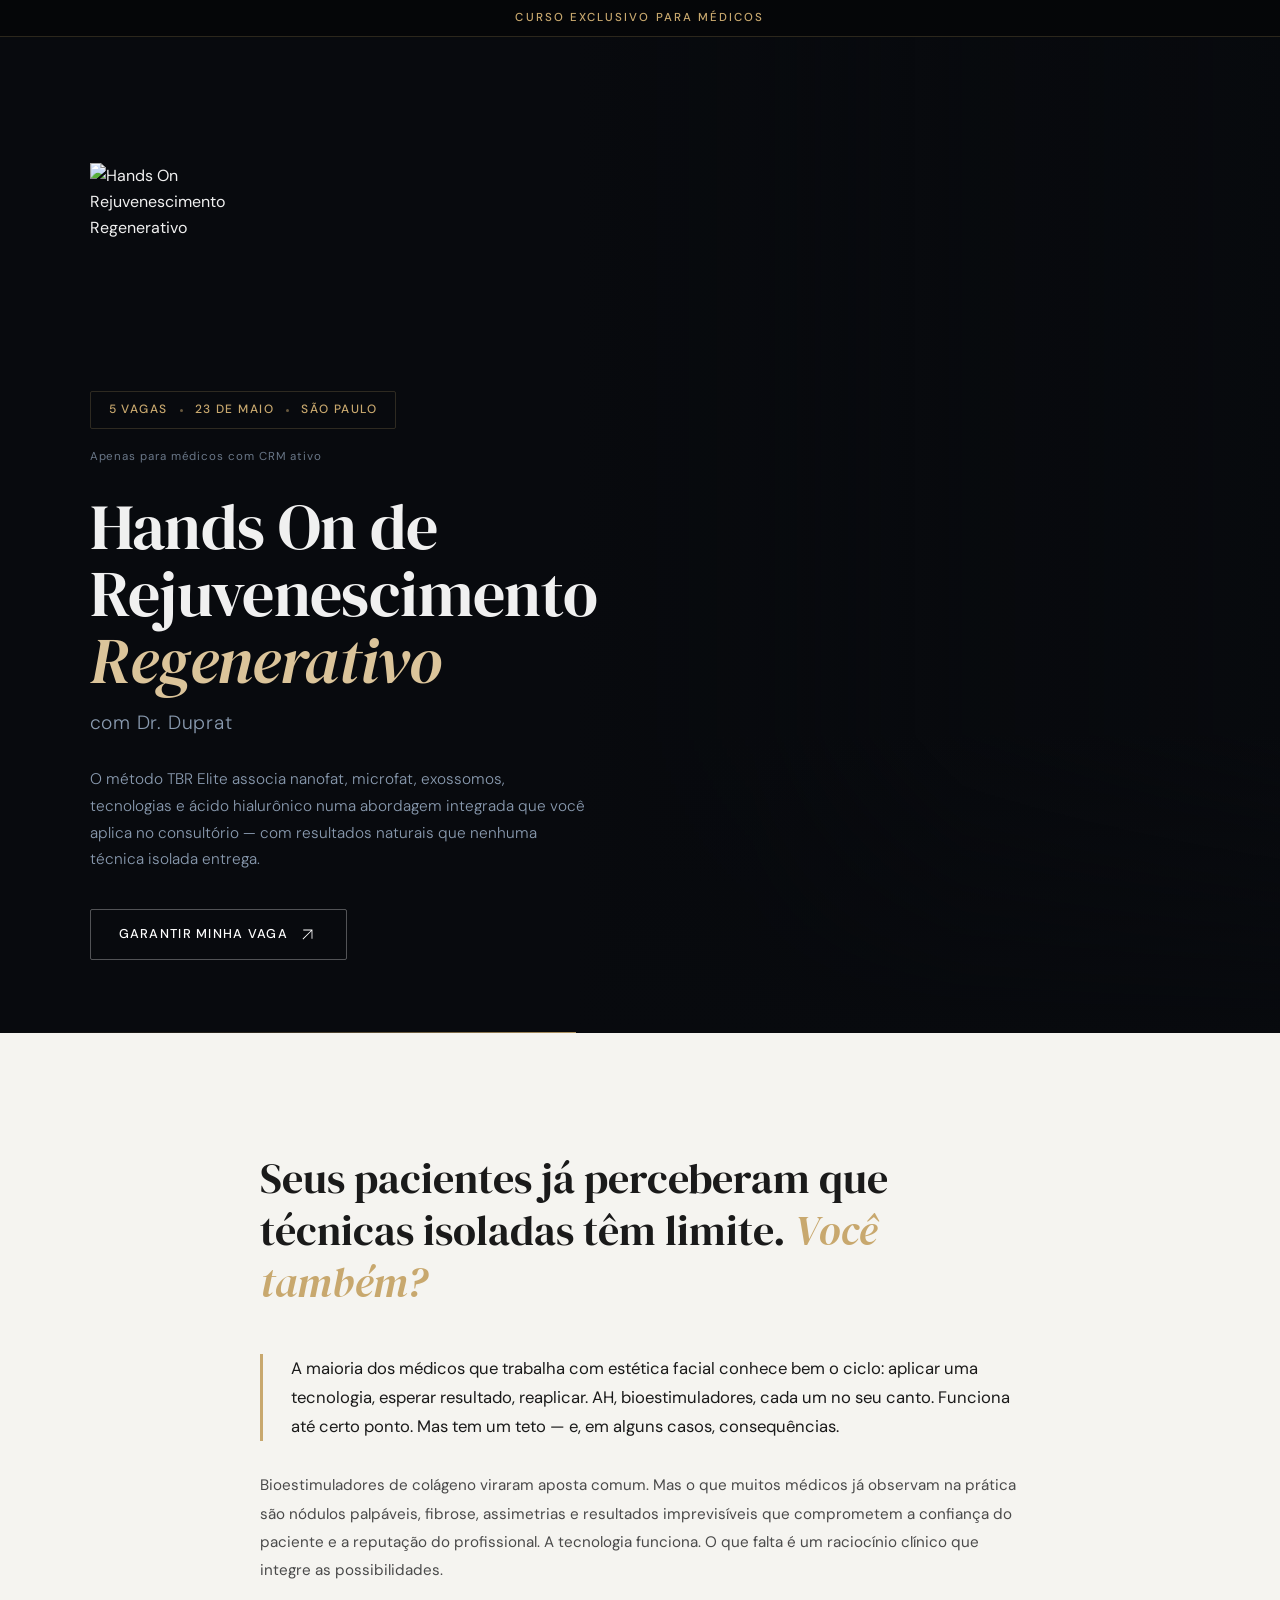
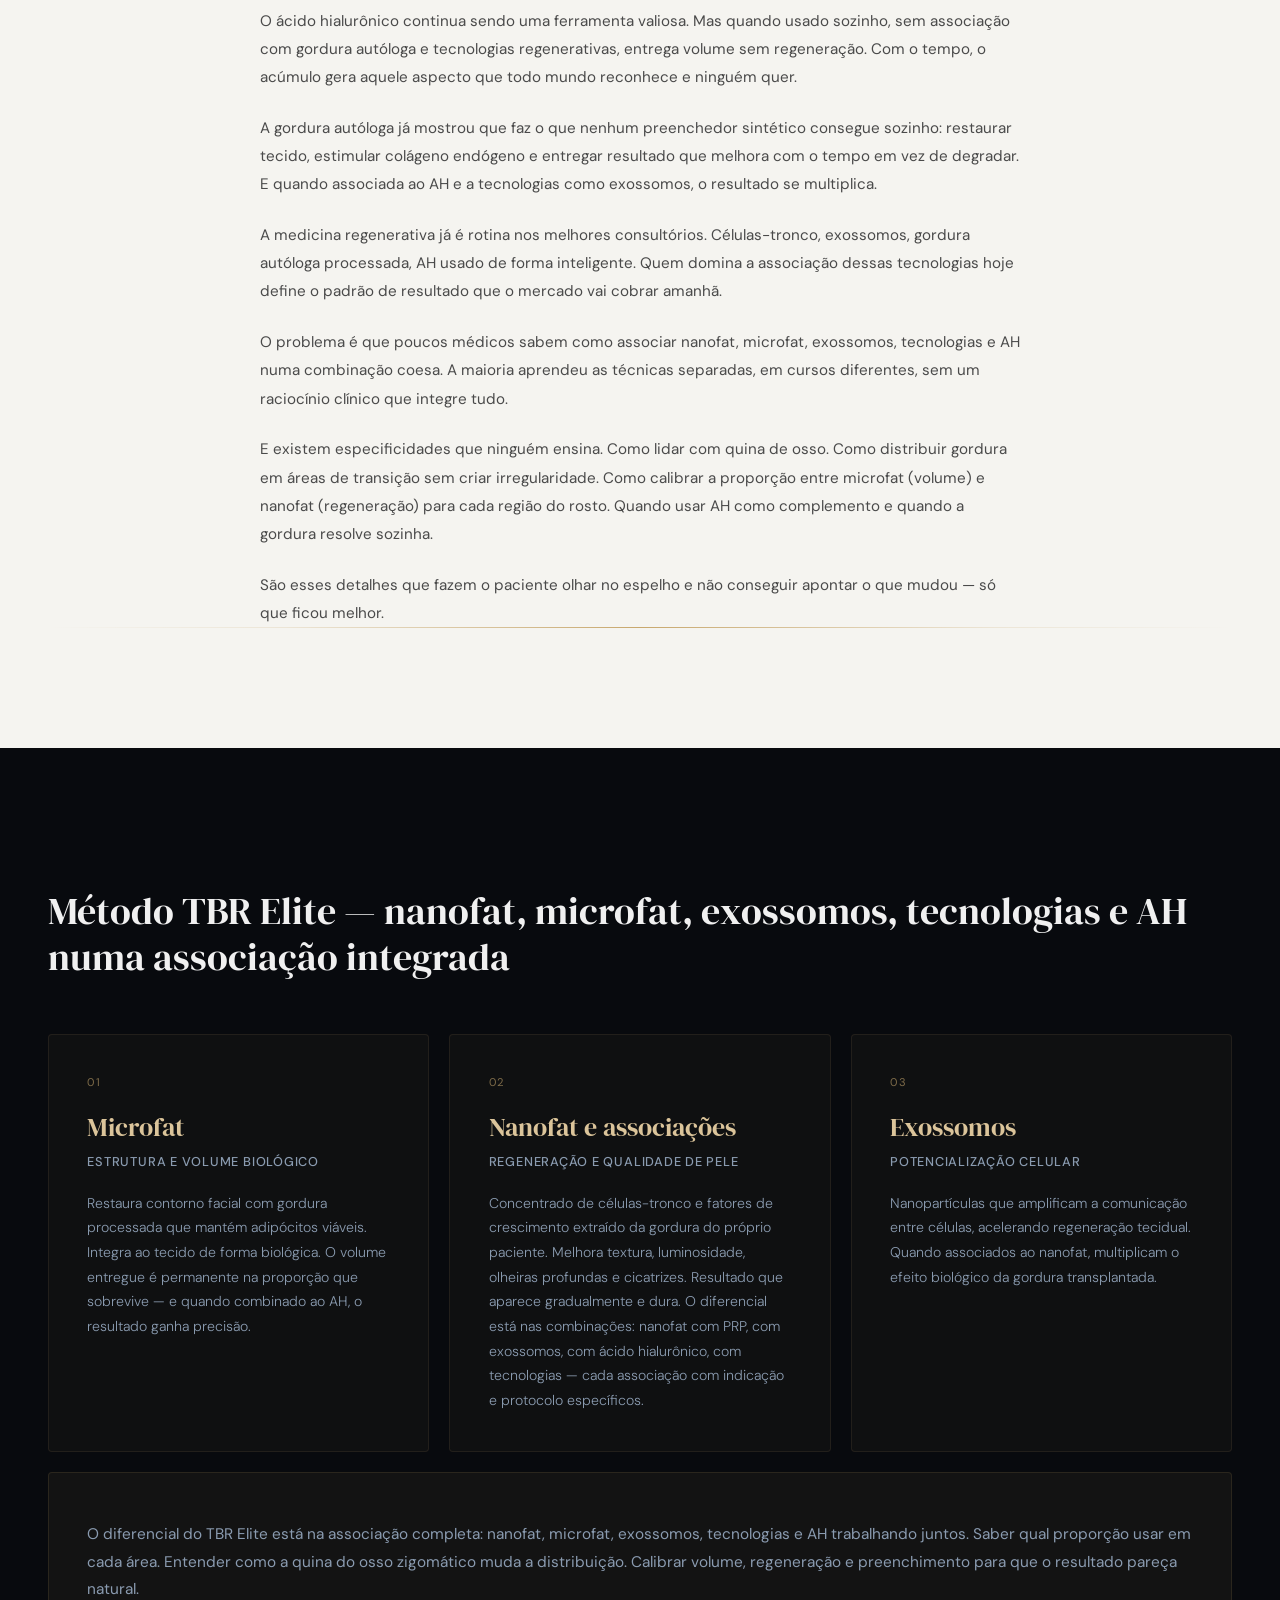
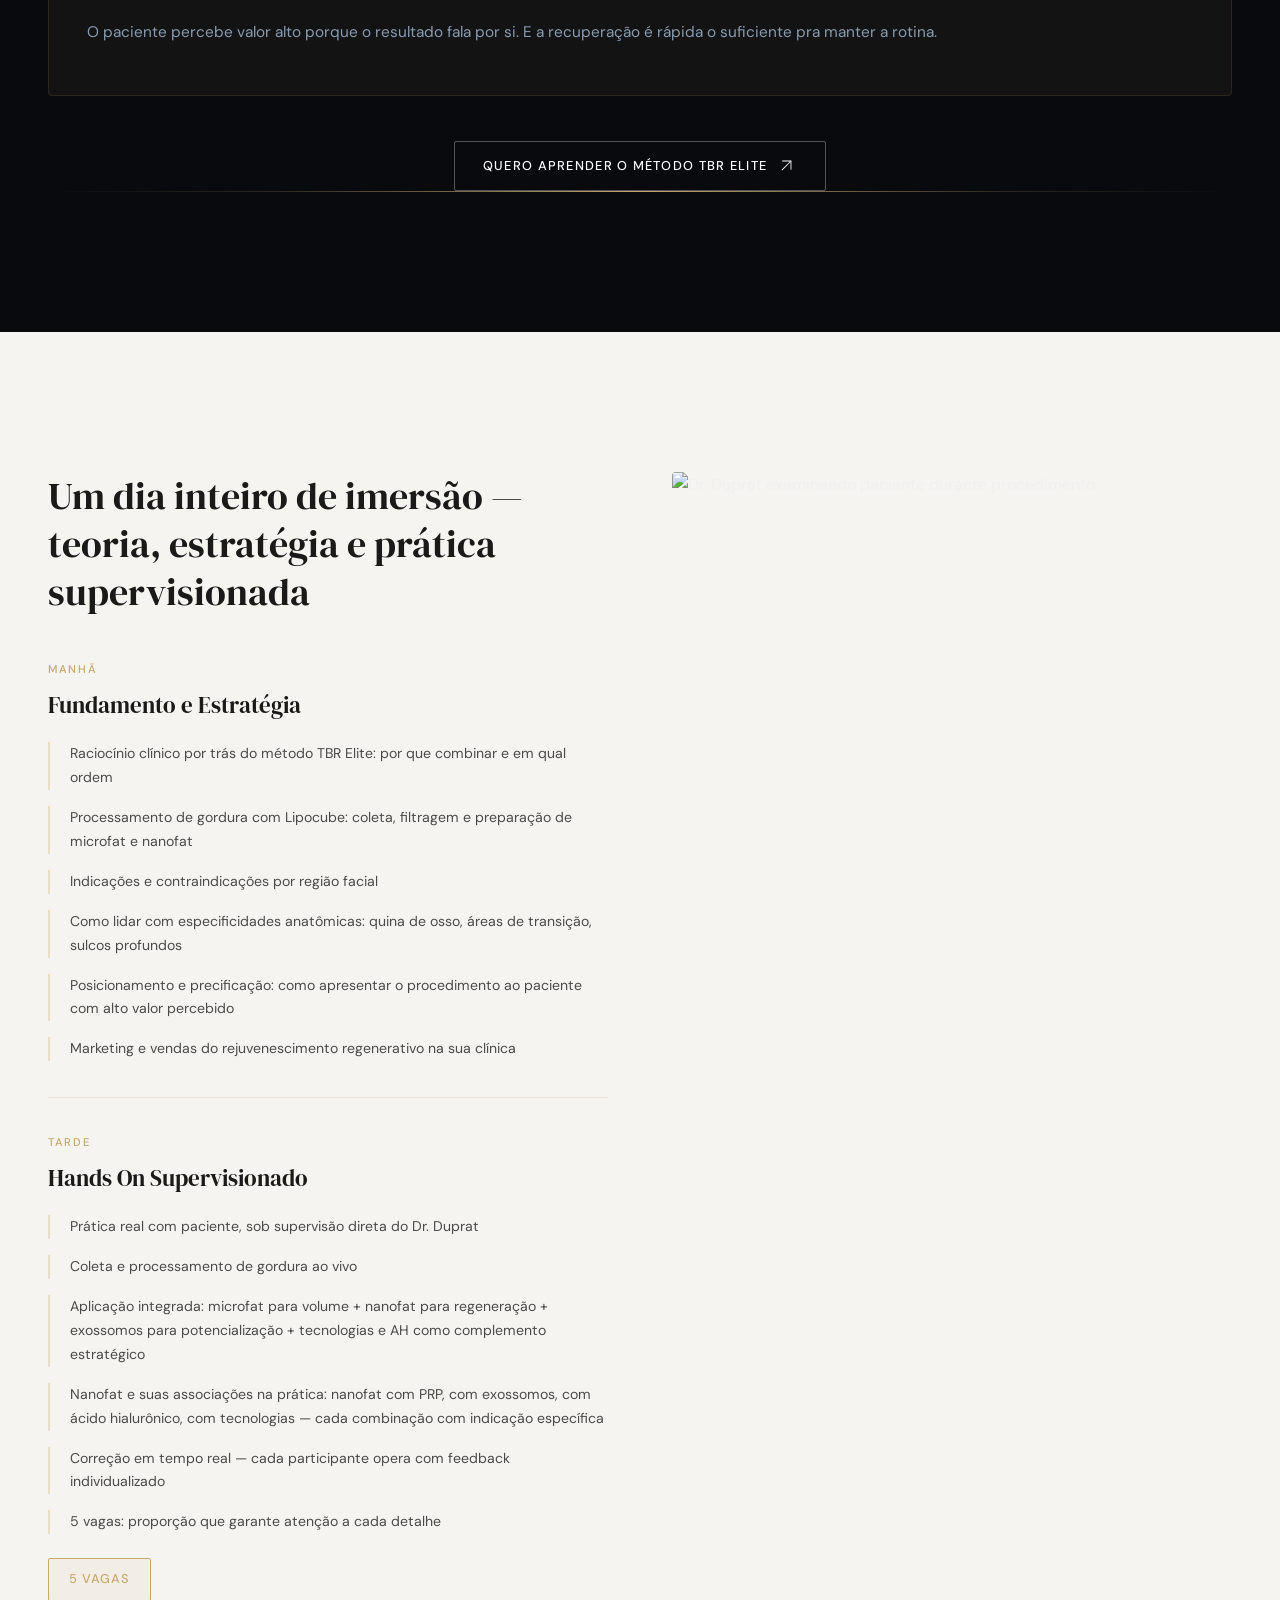
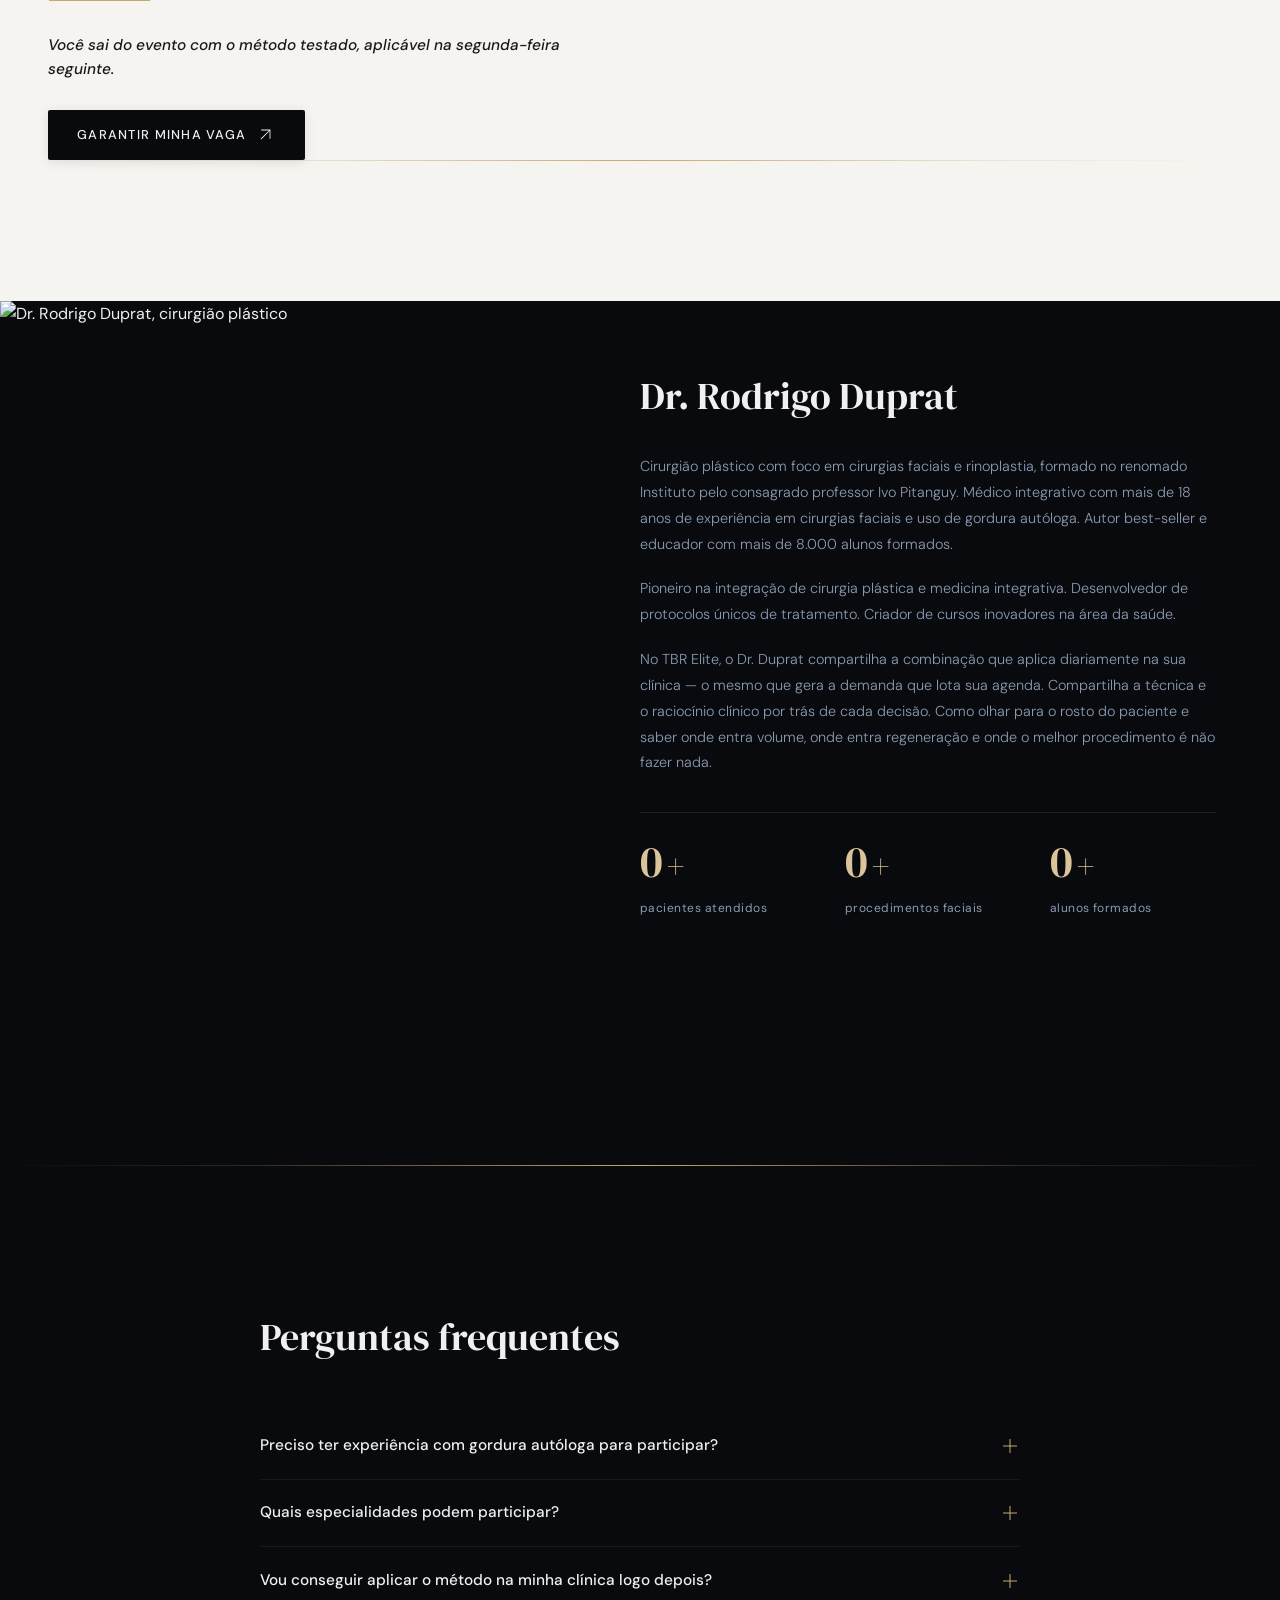
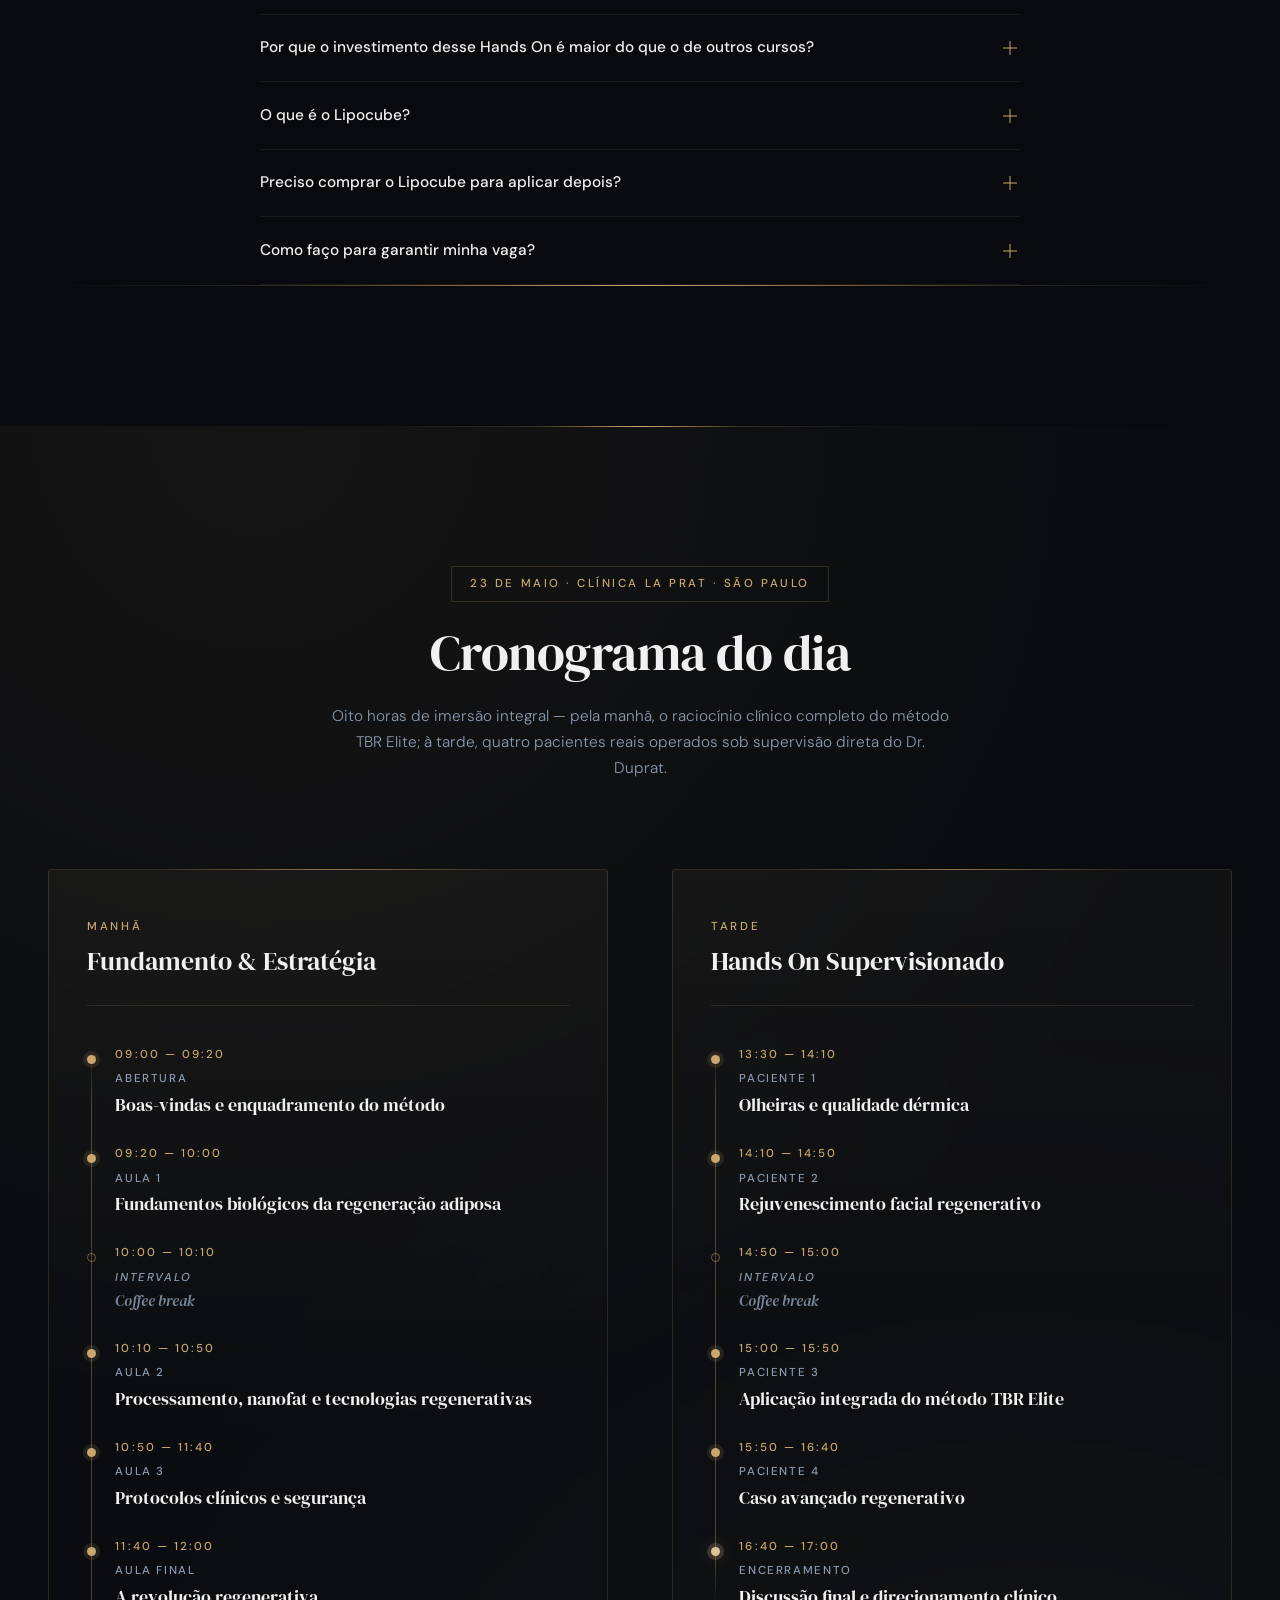
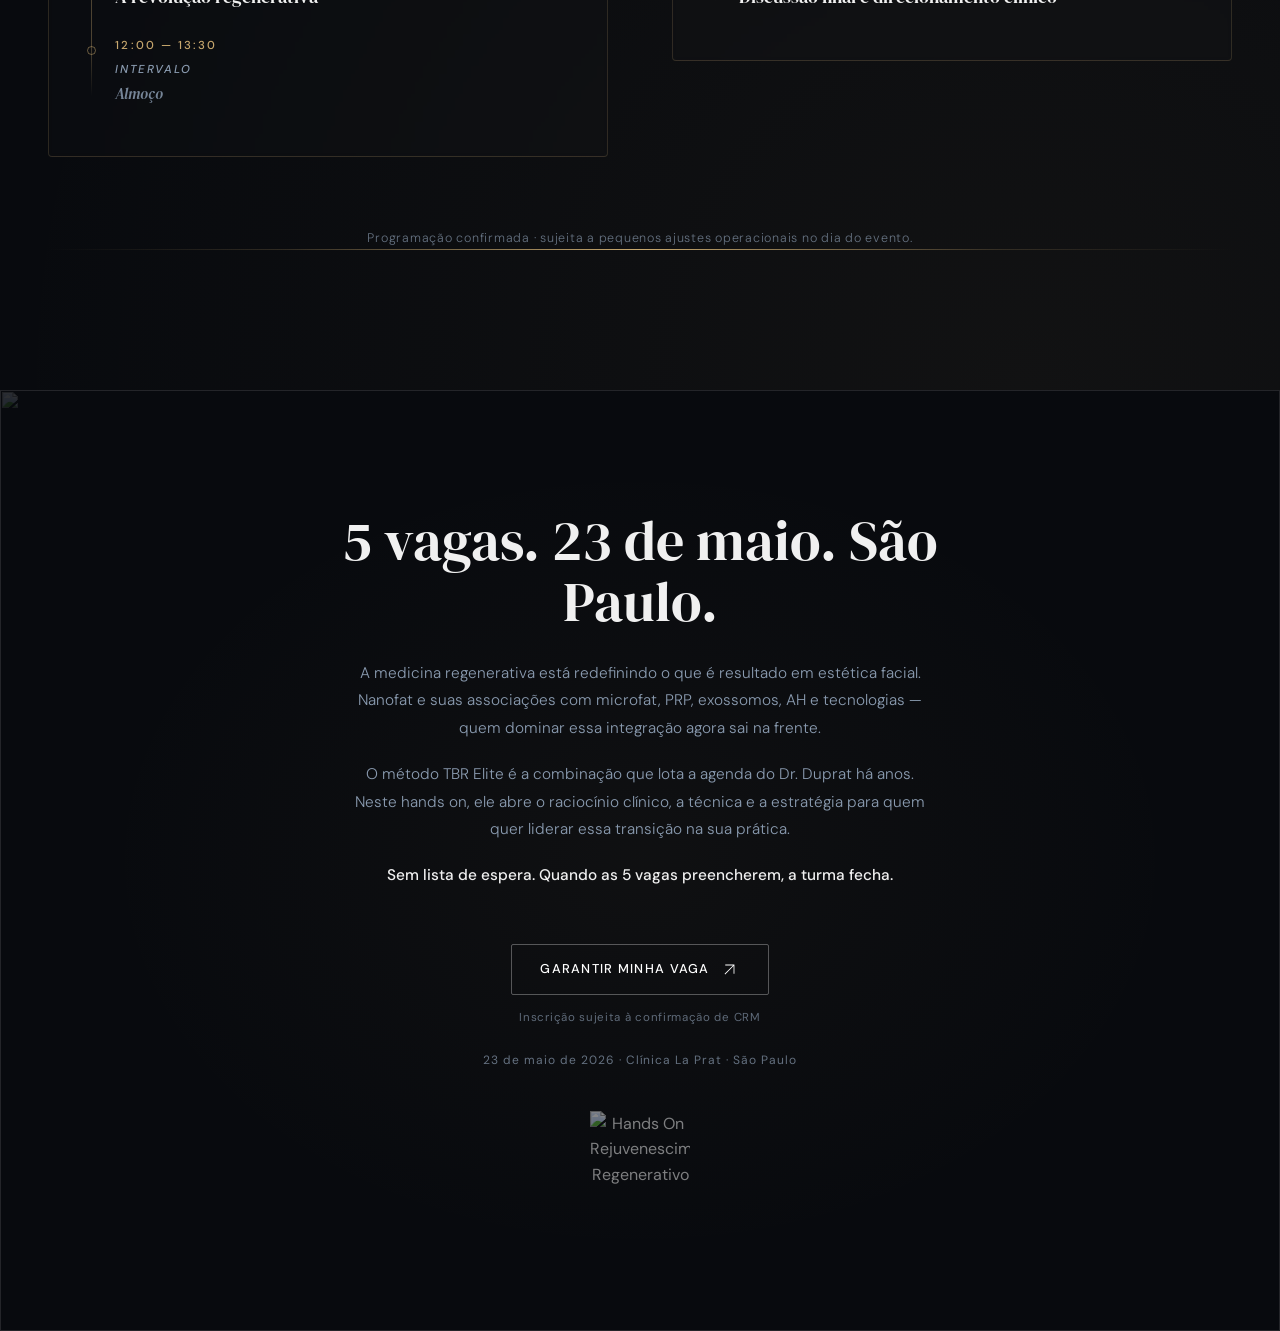
==== index.html @ 42009320 "LP Hands On Dr. Duprat — adiciona seção Cronograma acima do CTA final (v1 e v2) - Timeline vertical " ====
<!DOCTYPE html>
<html lang="pt-BR">
<head>
  <meta charset="UTF-8">
  <meta name="viewport" content="width=device-width, initial-scale=1.0">
  <title>Hands On Rejuvenescimento Regenerativo — Dr. Duprat</title>
  <meta name="description" content="Hands-on presencial com Dr. Duprat. Método TBR Elite: nanofat e suas associações com microfat, PRP, exossomos, AH e tecnologias. 5 vagas. 23 de maio. São Paulo.">
  <link rel="preconnect" href="https://fonts.googleapis.com">
  <link rel="preconnect" href="https://fonts.gstatic.com" crossorigin>
  <link rel="dns-prefetch" href="//www.googletagmanager.com">
  <link rel="dns-prefetch" href="//connect.facebook.net">
  <link rel="preload" as="image" fetchpriority="high" href="/.netlify/images?url=/images/fotos/Rodrigo%20Duprat%20ESSENSES%202025%2015_.jpg&w=500&q=75" imagesrcset="/.netlify/images?url=/images/fotos/Rodrigo%20Duprat%20ESSENSES%202025%2015_.jpg&w=500&q=75 500w, /.netlify/images?url=/images/fotos/Rodrigo%20Duprat%20ESSENSES%202025%2015_.jpg&w=1000&q=75 1000w" imagesizes="(max-width: 768px) 100vw, 55vw">
  <link href="https://fonts.googleapis.com/css2?family=DM+Sans:ital,opsz,wght@0,9..40,300;0,9..40,400;0,9..40,500;1,9..40,300;1,9..40,400&family=DM+Serif+Display:ital@0;1&display=swap" rel="stylesheet">
  <link href="/vendor/aos/aos.css?v=1" rel="stylesheet">
  <link rel="stylesheet" href="style.css?v=11">
  <!-- Google Tag Manager (deferred via interaction/scroll trigger) -->
  <script>
    (function(){
      var loaded=false;
      function loadGTM(){
        if(loaded)return; loaded=true;
        (function(w,d,s,l,i){w[l]=w[l]||[];w[l].push({'gtm.start':
        new Date().getTime(),event:'gtm.js'});var f=d.getElementsByTagName(s)[0],
        j=d.createElement(s),dl=l!='dataLayer'?'&l='+l:'';j.async=true;j.src=
        'https://www.googletagmanager.com/gtm.js?id='+i+dl;f.parentNode.insertBefore(j,f);
        })(window,document,'script','dataLayer','GTM-PQVGVSZ');
      }
      var evts=['scroll','mousemove','touchstart','keydown','click'];
      var opts={once:true,passive:true,capture:true};
      evts.forEach(function(e){document.addEventListener(e,loadGTM,opts);});
      setTimeout(loadGTM,25000);
    })();
  </script>
  <!-- End Google Tag Manager -->
</head>
<body>
  <!-- Google Tag Manager (noscript) -->
  <noscript><iframe src="https://www.googletagmanager.com/ns.html?id=GTM-PQVGVSZ"
  height="0" width="0" style="display:none;visibility:hidden"></iframe></noscript>
  <!-- End Google Tag Manager (noscript) -->

  <div class="aviso-medicos" role="note">Curso exclusivo para Médicos</div>

  <main>

    <!-- ============ SEÇÃO 1: HERO ============ -->
    <section class="hero" id="hero">
      <div class="hero__bg">
        <img src="/.netlify/images?url=/images/fotos/Rodrigo%20Duprat%20ESSENSES%202025%2015_.jpg&w=1000&q=75" srcset="/.netlify/images?url=/images/fotos/Rodrigo%20Duprat%20ESSENSES%202025%2015_.jpg&w=500&q=75 500w, /.netlify/images?url=/images/fotos/Rodrigo%20Duprat%20ESSENSES%202025%2015_.jpg&w=1000&q=75 1000w" sizes="(max-width: 768px) 100vw, 55vw" alt="" aria-hidden="true" width="800" height="1200" loading="eager" fetchpriority="high">
      </div>

      <div class="hero__inner">
        <div class="hero__content">
          <div class="hero__logo">
            <img src="/.netlify/images?url=/images/logo_handson/1.png&w=280&q=85" alt="Hands On Rejuvenescimento Regenerativo" width="180" height="180" loading="eager" fetchpriority="high">
          </div>

          <div class="hero__badge">
            <span>5 vagas</span>
            <span class="hero__badge-sep"></span>
            <span>23 de maio</span>
            <span class="hero__badge-sep"></span>
            <span>São Paulo</span>
          </div>

          <p class="hero__exclusividade">Apenas para médicos com CRM ativo</p>

          <h1 class="hero__headline">
            Hands On de<br>
            Rejuvenescimento<br>
            <em>Regenerativo</em>
          </h1>

          <p class="hero__author">com Dr. Duprat</p>

          <p class="hero__sub">
            O método TBR Elite associa nanofat, microfat, exossomos, tecnologias e ácido hialurônico numa abordagem integrada que você aplica no consultório — com resultados naturais que nenhuma técnica isolada entrega.
          </p>

          <a href="https://api.whatsapp.com/send/?phone=5527992543518&text=Oi%2C%20estou%20muito%20interessado%20no%20Hands%20On%20do%20Dr%20Duprat%2C%20gostaria%20de%20saber%20mais&type=phone_number&app_absent=0" target="_blank" rel="noopener" class="btn btn--outline" aria-label="Falar com a equipe no WhatsApp">
            <span>GARANTIR MINHA VAGA</span>
            <svg width="20" height="20" viewBox="0 0 24 24" fill="none" aria-hidden="true">
              <path d="M6.19 17.29L16.29 7.21V16.5H17.29V5.5H6.29V6.5H15.58L5.5 16.6L6.19 17.29Z" fill="currentColor"/>
            </svg>
          </a>
        </div>
      </div>

      <div class="section-divider"></div>
    </section>

    <!-- ============ SEÇÃO 2: PROBLEMA-OPORTUNIDADE ============ -->
    <section class="problema" id="problema">
      <div class="problema__container">

        <h2 class="problema__headline" data-aos="fade-up">
          Seus pacientes já perceberam que técnicas isoladas têm limite. <em>Você também?</em>
        </h2>

        <div class="problema__body" data-aos="fade-up" data-aos-delay="100">
          <div class="problema__lead">
            <p>A maioria dos médicos que trabalha com estética facial conhece bem o ciclo: aplicar uma tecnologia, esperar resultado, reaplicar. AH, bioestimuladores, cada um no seu canto. Funciona até certo ponto. Mas tem um teto — e, em alguns casos, consequências.</p>
          </div>

          <p>Bioestimuladores de colágeno viraram aposta comum. Mas o que muitos médicos já observam na prática são nódulos palpáveis, fibrose, assimetrias e resultados imprevisíveis que comprometem a confiança do paciente e a reputação do profissional. A tecnologia funciona. O que falta é um raciocínio clínico que integre as possibilidades.</p>

          <p>O ácido hialurônico continua sendo uma ferramenta valiosa. Mas quando usado sozinho, sem associação com gordura autóloga e tecnologias regenerativas, entrega volume sem regeneração. Com o tempo, o acúmulo gera aquele aspecto que todo mundo reconhece e ninguém quer.</p>

          <p>A gordura autóloga já mostrou que faz o que nenhum preenchedor sintético consegue sozinho: restaurar tecido, estimular colágeno endógeno e entregar resultado que melhora com o tempo em vez de degradar. E quando associada ao AH e a tecnologias como exossomos, o resultado se multiplica.</p>

          <p>A medicina regenerativa já é rotina nos melhores consultórios. Células-tronco, exossomos, gordura autóloga processada, AH usado de forma inteligente. Quem domina a associação dessas tecnologias hoje define o padrão de resultado que o mercado vai cobrar amanhã.</p>

          <p>O problema é que poucos médicos sabem como associar nanofat, microfat, exossomos, tecnologias e AH numa combinação coesa. A maioria aprendeu as técnicas separadas, em cursos diferentes, sem um raciocínio clínico que integre tudo.</p>

          <p>E existem especificidades que ninguém ensina. Como lidar com quina de osso. Como distribuir gordura em áreas de transição sem criar irregularidade. Como calibrar a proporção entre microfat (volume) e nanofat (regeneração) para cada região do rosto. Quando usar AH como complemento e quando a gordura resolve sozinha.</p>

          <p>São esses detalhes que fazem o paciente olhar no espelho e não conseguir apontar o que mudou — só que ficou melhor.</p>
        </div>

      </div>
      <div class="section-divider"></div>
    </section>

    <!-- ============ SEÇÃO 3: MÉTODO TBR ELITE ============ -->
    <section class="metodo" id="metodo">
      <div class="metodo__container">

        <h2 class="metodo__headline" data-aos="fade-up">
          Método TBR Elite — nanofat, microfat, exossomos, tecnologias e AH numa associação integrada
        </h2>

        <div class="metodo__grid">

          <article class="metodo__card" data-aos="fade-up">
            <span class="metodo__card-num">01</span>
            <h3 class="metodo__card-title">Microfat</h3>
            <p class="metodo__card-subtitle">Estrutura e volume biológico</p>
            <p class="metodo__card-text">Restaura contorno facial com gordura processada que mantém adipócitos viáveis. Integra ao tecido de forma biológica. O volume entregue é permanente na proporção que sobrevive — e quando combinado ao AH, o resultado ganha precisão.</p>
          </article>

          <article class="metodo__card" data-aos="fade-up" data-aos-delay="150">
            <span class="metodo__card-num">02</span>
            <h3 class="metodo__card-title">Nanofat e associações</h3>
            <p class="metodo__card-subtitle">Regeneração e qualidade de pele</p>
            <p class="metodo__card-text">Concentrado de células-tronco e fatores de crescimento extraído da gordura do próprio paciente. Melhora textura, luminosidade, olheiras profundas e cicatrizes. Resultado que aparece gradualmente e dura. O diferencial está nas combinações: nanofat com PRP, com exossomos, com ácido hialurônico, com tecnologias — cada associação com indicação e protocolo específicos.</p>
          </article>

          <article class="metodo__card" data-aos="fade-up" data-aos-delay="300">
            <span class="metodo__card-num">03</span>
            <h3 class="metodo__card-title">Exossomos</h3>
            <p class="metodo__card-subtitle">Potencialização celular</p>
            <p class="metodo__card-text">Nanopartículas que amplificam a comunicação entre células, acelerando regeneração tecidual. Quando associados ao nanofat, multiplicam o efeito biológico da gordura transplantada.</p>
          </article>

          <div class="metodo__integracao" data-aos="fade-up" data-aos-delay="200">
            <p>O diferencial do TBR Elite está na associação completa: nanofat, microfat, exossomos, tecnologias e AH trabalhando juntos. Saber qual proporção usar em cada área. Entender como a quina do osso zigomático muda a distribuição. Calibrar volume, regeneração e preenchimento para que o resultado pareça natural.</p>
            <p>O paciente percebe valor alto porque o resultado fala por si. E a recuperação é rápida o suficiente pra manter a rotina.</p>
          </div>

        </div>

        <div class="metodo__cta-wrap" data-aos="fade-up" data-aos-delay="100">
          <a href="https://api.whatsapp.com/send/?phone=5527992543518&text=Oi%2C%20estou%20muito%20interessado%20no%20Hands%20On%20do%20Dr%20Duprat%2C%20gostaria%20de%20saber%20mais&type=phone_number&app_absent=0" target="_blank" rel="noopener" class="btn btn--outline" aria-label="Falar com a equipe no WhatsApp">
            <span>QUERO APRENDER O MÉTODO TBR ELITE</span>
            <svg width="20" height="20" viewBox="0 0 24 24" fill="none" aria-hidden="true">
              <path d="M6.19 17.29L16.29 7.21V16.5H17.29V5.5H6.29V6.5H15.58L5.5 16.6L6.19 17.29Z" fill="currentColor"/>
            </svg>
          </a>
        </div>

      </div>
      <div class="section-divider"></div>
    </section>

    <!-- ============ SEÇÃO 4: O QUE VOCÊ VAI DOMINAR ============ -->
    <section class="agenda" id="agenda">
      <div class="agenda__container">
        <div class="agenda__content">

          <h2 class="agenda__headline" data-aos="fade-up">
            Um dia inteiro de imersão — teoria, estratégia e prática supervisionada
          </h2>

          <!-- Manhã -->
          <div class="agenda__bloco" data-aos="fade-up" data-aos-delay="100">
            <span class="agenda__label">MANHÃ</span>
            <h3 class="agenda__bloco-title">Fundamento e Estratégia</h3>
            <ul class="agenda__lista">
              <li>Raciocínio clínico por trás do método TBR Elite: por que combinar e em qual ordem</li>
              <li>Processamento de gordura com Lipocube: coleta, filtragem e preparação de microfat e nanofat</li>
              <li>Indicações e contraindicações por região facial</li>
              <li>Como lidar com especificidades anatômicas: quina de osso, áreas de transição, sulcos profundos</li>
              <li>Posicionamento e precificação: como apresentar o procedimento ao paciente com alto valor percebido</li>
              <li>Marketing e vendas do rejuvenescimento regenerativo na sua clínica</li>
            </ul>
          </div>

          <hr class="agenda__separador">

          <!-- Tarde -->
          <div class="agenda__bloco" data-aos="fade-up">
            <span class="agenda__label">TARDE</span>
            <h3 class="agenda__bloco-title">Hands On Supervisionado</h3>
            <ul class="agenda__lista">
              <li>Prática real com paciente, sob supervisão direta do Dr. Duprat</li>
              <li>Coleta e processamento de gordura ao vivo</li>
              <li>Aplicação integrada: microfat para volume + nanofat para regeneração + exossomos para potencialização + tecnologias e AH como complemento estratégico</li>
              <li>Nanofat e suas associações na prática: nanofat com PRP, com exossomos, com ácido hialurônico, com tecnologias — cada combinação com indicação específica</li>
              <li>Correção em tempo real — cada participante opera com feedback individualizado</li>
              <li>5 vagas: proporção que garante atenção a cada detalhe</li>
            </ul>
            <div class="agenda__badge-turma">5 vagas</div>
          </div>

          <p class="agenda__fechamento" data-aos="fade-up">Você sai do evento com o método testado, aplicável na segunda-feira seguinte.</p>

          <div data-aos="fade-up">
            <a href="https://api.whatsapp.com/send/?phone=5527992543518&text=Oi%2C%20estou%20muito%20interessado%20no%20Hands%20On%20do%20Dr%20Duprat%2C%20gostaria%20de%20saber%20mais&type=phone_number&app_absent=0" target="_blank" rel="noopener" class="btn btn--outline btn--dark" aria-label="Falar com a equipe no WhatsApp">
              <span>GARANTIR MINHA VAGA</span>
              <svg width="20" height="20" viewBox="0 0 24 24" fill="none" aria-hidden="true">
                <path d="M6.19 17.29L16.29 7.21V16.5H17.29V5.5H6.29V6.5H15.58L5.5 16.6L6.19 17.29Z" fill="currentColor"/>
              </svg>
            </a>
          </div>

        </div>

        <div class="agenda__image" data-aos="fade-up" data-aos-delay="200">
          <img src="/.netlify/images?url=/images/fotos/Rodrigo%20Duprat%20ESSENSES%202025%2022_.jpg&w=800&q=80" alt="Dr. Duprat examinando paciente durante procedimento" width="600" height="900" loading="lazy">
        </div>
      </div>
      <div class="section-divider"></div>
    </section>

    <!-- ============ SEÇÃO 5: QUEM É O DR. DUPRAT ============ -->
    <section class="autoridade" id="autoridade">
      <div class="autoridade__grid">

        <div class="autoridade__foto">
          <img src="/.netlify/images?url=/images/fotos/Rodrigo%20Duprat%20ESSENSES%202025%2012_.jpg&w=1000&q=80" alt="Dr. Rodrigo Duprat, cirurgião plástico" width="683" height="1024" loading="lazy">
        </div>

        <div class="autoridade__bio">
          <h2 class="autoridade__headline" data-aos="fade-up">Dr. Rodrigo Duprat</h2>

          <div class="autoridade__texto" data-aos="fade-up" data-aos-delay="100">
            <p>Cirurgião plástico com foco em cirurgias faciais e rinoplastia, formado no renomado Instituto pelo consagrado professor Ivo Pitanguy. Médico integrativo com mais de 18 anos de experiência em cirurgias faciais e uso de gordura autóloga. Autor best-seller e educador com mais de 8.000 alunos formados.</p>

            <p>Pioneiro na integração de cirurgia plástica e medicina integrativa. Desenvolvedor de protocolos únicos de tratamento. Criador de cursos inovadores na área da saúde.</p>

            <p>No TBR Elite, o Dr. Duprat compartilha a combinação que aplica diariamente na sua clínica — o mesmo que gera a demanda que lota sua agenda. Compartilha a técnica e o raciocínio clínico por trás de cada decisão. Como olhar para o rosto do paciente e saber onde entra volume, onde entra regeneração e onde o melhor procedimento é não fazer nada.</p>
          </div>

          <div class="autoridade__numeros" data-aos="fade-up" data-aos-delay="200">
            <div class="autoridade__num">
              <span class="autoridade__num-valor" data-target="10000">0</span>
              <span class="autoridade__num-plus">+</span>
              <span class="autoridade__num-label">pacientes atendidos</span>
            </div>
            <div class="autoridade__num">
              <span class="autoridade__num-valor" data-target="4500">0</span>
              <span class="autoridade__num-plus">+</span>
              <span class="autoridade__num-label">procedimentos faciais</span>
            </div>
            <div class="autoridade__num">
              <span class="autoridade__num-valor" data-target="8000">0</span>
              <span class="autoridade__num-plus">+</span>
              <span class="autoridade__num-label">alunos formados</span>
            </div>
          </div>
        </div>

      </div>
      <div class="section-divider"></div>
    </section>

    <!-- ============ SEÇÃO 6: FAQ ============ -->
    <section class="faq" id="faq">
      <div class="faq__container">

        <h2 class="faq__headline" data-aos="fade-up">Perguntas frequentes</h2>

        <div class="faq__lista">

          <div class="faq__item" data-aos="fade-up">
            <button class="faq__pergunta" aria-expanded="false" aria-controls="faq-1">
              <span>Preciso ter experiência com gordura autóloga para participar?</span>
              <span class="faq__icon" aria-hidden="true"></span>
            </button>
            <div class="faq__resposta" id="faq-1" role="region">
              <p>Não. O método TBR Elite foi desenhado para ser acessível tanto para quem nunca trabalhou com gordura facial quanto para quem já aplica e quer integrar as tecnologias numa abordagem mais completa. A teoria da manhã constrói a base. A prática da tarde consolida.</p>
            </div>
          </div>

          <div class="faq__item" data-aos="fade-up" data-aos-delay="60">
            <button class="faq__pergunta" aria-expanded="false" aria-controls="faq-2">
              <span>Quais especialidades podem participar?</span>
              <span class="faq__icon" aria-hidden="true"></span>
            </button>
            <div class="faq__resposta" id="faq-2" role="region">
              <p>O curso é exclusivo para médicos com CRM ativo. Cirurgiões plásticos, dermatologistas, otorrinolaringologistas, oftalmologistas e médicos que atuam em estética avançada.</p>
            </div>
          </div>

          <div class="faq__item" data-aos="fade-up" data-aos-delay="120">
            <button class="faq__pergunta" aria-expanded="false" aria-controls="faq-3">
              <span>Vou conseguir aplicar o método na minha clínica logo depois?</span>
              <span class="faq__icon" aria-hidden="true"></span>
            </button>
            <div class="faq__resposta" id="faq-3" role="region">
              <p>Esse é o objetivo. O TBR Elite foi construído para ser replicável em consultório. Você sai com o método documentado, as proporções por região e a sequência de aplicação testada na prática.</p>
            </div>
          </div>

          <div class="faq__item" data-aos="fade-up" data-aos-delay="180">
            <button class="faq__pergunta" aria-expanded="false" aria-controls="faq-4">
              <span>Por que o investimento desse Hands On é maior do que o de outros cursos?</span>
              <span class="faq__icon" aria-hidden="true"></span>
            </button>
            <div class="faq__resposta" id="faq-4" role="region">
              <p>A maioria dos cursos do mercado coloca 20 a 30 médicos numa sala. Aqui são 5. Cada participante opera com supervisão direta do Dr. Duprat, em paciente real, com material e tecnologias usados na clínica dele. O conteúdo cobre a associação completa — nanofat e suas combinações com microfat, PRP, exossomos, AH e tecnologias — além de posicionamento clínico e estratégia de vendas do procedimento. Um único procedimento regenerativo no seu consultório paga o investimento na primeira aplicação. Para entender se faz sentido para o seu momento, fale com a equipe pelo WhatsApp.</p>
            </div>
          </div>

          <div class="faq__item" data-aos="fade-up" data-aos-delay="240">
            <button class="faq__pergunta" aria-expanded="false" aria-controls="faq-5">
              <span>O que é o Lipocube?</span>
              <span class="faq__icon" aria-hidden="true"></span>
            </button>
            <div class="faq__resposta" id="faq-5" role="region">
              <p>Lipocube é o dispositivo de processamento de gordura utilizado no método. Permite filtrar e separar microfat e nanofat com precisão e padronização. Você vai aprender a operar o equipamento durante o hands on.</p>
            </div>
          </div>

          <div class="faq__item" data-aos="fade-up" data-aos-delay="300">
            <button class="faq__pergunta" aria-expanded="false" aria-controls="faq-6">
              <span>Preciso comprar o Lipocube para aplicar depois?</span>
              <span class="faq__icon" aria-hidden="true"></span>
            </button>
            <div class="faq__resposta" id="faq-6" role="region">
              <p>O Lipocube facilita e padroniza o processamento, mas o raciocínio clínico do TBR Elite se aplica independentemente do dispositivo. O Dr. Duprat ensina o método completo — incluindo como adaptar para sua realidade.</p>
            </div>
          </div>

          <div class="faq__item" data-aos="fade-up" data-aos-delay="360">
            <button class="faq__pergunta" aria-expanded="false" aria-controls="faq-7">
              <span>Como faço para garantir minha vaga?</span>
              <span class="faq__icon" aria-hidden="true"></span>
            </button>
            <div class="faq__resposta" id="faq-7" role="region">
              <p>Fale com a equipe pelo WhatsApp. São apenas 5 vagas e não haverá lista de espera.</p>
            </div>
          </div>

        </div>
      </div>
      <div class="section-divider"></div>
    </section>

    <!-- ============ SEÇÃO 7: CRONOGRAMA ============ -->
    <section class="cronograma" id="cronograma">
      <div class="cronograma__container">
        <div class="cronograma__header" data-aos="fade-up">
          <span class="cronograma__eyebrow">23 de maio · Clínica La Prat · São Paulo</span>
          <h2 class="cronograma__headline">Cronograma do dia</h2>
          <p class="cronograma__sub">Oito horas de imersão integral — pela manhã, o raciocínio clínico completo do método TBR Elite; à tarde, quatro pacientes reais operados sob supervisão direta do Dr. Duprat.</p>
        </div>

        <div class="cronograma__grid">

          <div class="cronograma__coluna" data-aos="fade-up" data-aos-delay="100">
            <div class="cronograma__coluna-header">
              <span class="cronograma__coluna-label">Manhã</span>
              <span class="cronograma__coluna-title">Fundamento &amp; Estratégia</span>
            </div>

            <ol class="cronograma__lista">
              <li class="cronograma__item">
                <span class="cronograma__hora">09:00 — 09:20</span>
                <div class="cronograma__corpo">
                  <span class="cronograma__tipo">Abertura</span>
                  <h3 class="cronograma__titulo">Boas-vindas e enquadramento do método</h3>
                </div>
              </li>
              <li class="cronograma__item">
                <span class="cronograma__hora">09:20 — 10:00</span>
                <div class="cronograma__corpo">
                  <span class="cronograma__tipo">Aula 1</span>
                  <h3 class="cronograma__titulo">Fundamentos biológicos da regeneração adiposa</h3>
                </div>
              </li>
              <li class="cronograma__item cronograma__item--intervalo">
                <span class="cronograma__hora">10:00 — 10:10</span>
                <div class="cronograma__corpo">
                  <span class="cronograma__tipo">Intervalo</span>
                  <h3 class="cronograma__titulo">Coffee break</h3>
                </div>
              </li>
              <li class="cronograma__item">
                <span class="cronograma__hora">10:10 — 10:50</span>
                <div class="cronograma__corpo">
                  <span class="cronograma__tipo">Aula 2</span>
                  <h3 class="cronograma__titulo">Processamento, nanofat e tecnologias regenerativas</h3>
                </div>
              </li>
              <li class="cronograma__item">
                <span class="cronograma__hora">10:50 — 11:40</span>
                <div class="cronograma__corpo">
                  <span class="cronograma__tipo">Aula 3</span>
                  <h3 class="cronograma__titulo">Protocolos clínicos e segurança</h3>
                </div>
              </li>
              <li class="cronograma__item">
                <span class="cronograma__hora">11:40 — 12:00</span>
                <div class="cronograma__corpo">
                  <span class="cronograma__tipo">Aula final</span>
                  <h3 class="cronograma__titulo">A revolução regenerativa</h3>
                </div>
              </li>
              <li class="cronograma__item cronograma__item--intervalo">
                <span class="cronograma__hora">12:00 — 13:30</span>
                <div class="cronograma__corpo">
                  <span class="cronograma__tipo">Intervalo</span>
                  <h3 class="cronograma__titulo">Almoço</h3>
                </div>
              </li>
            </ol>
          </div>

          <div class="cronograma__coluna" data-aos="fade-up" data-aos-delay="200">
            <div class="cronograma__coluna-header">
              <span class="cronograma__coluna-label">Tarde</span>
              <span class="cronograma__coluna-title">Hands On Supervisionado</span>
            </div>

            <ol class="cronograma__lista" start="8">
              <li class="cronograma__item">
                <span class="cronograma__hora">13:30 — 14:10</span>
                <div class="cronograma__corpo">
                  <span class="cronograma__tipo">Paciente 1</span>
                  <h3 class="cronograma__titulo">Olheiras e qualidade dérmica</h3>
                </div>
              </li>
              <li class="cronograma__item">
                <span class="cronograma__hora">14:10 — 14:50</span>
                <div class="cronograma__corpo">
                  <span class="cronograma__tipo">Paciente 2</span>
                  <h3 class="cronograma__titulo">Rejuvenescimento facial regenerativo</h3>
                </div>
              </li>
              <li class="cronograma__item cronograma__item--intervalo">
                <span class="cronograma__hora">14:50 — 15:00</span>
                <div class="cronograma__corpo">
                  <span class="cronograma__tipo">Intervalo</span>
                  <h3 class="cronograma__titulo">Coffee break</h3>
                </div>
              </li>
              <li class="cronograma__item">
                <span class="cronograma__hora">15:00 — 15:50</span>
                <div class="cronograma__corpo">
                  <span class="cronograma__tipo">Paciente 3</span>
                  <h3 class="cronograma__titulo">Aplicação integrada do método TBR Elite</h3>
                </div>
              </li>
              <li class="cronograma__item">
                <span class="cronograma__hora">15:50 — 16:40</span>
                <div class="cronograma__corpo">
                  <span class="cronograma__tipo">Paciente 4</span>
                  <h3 class="cronograma__titulo">Caso avançado regenerativo</h3>
                </div>
              </li>
              <li class="cronograma__item cronograma__item--final">
                <span class="cronograma__hora">16:40 — 17:00</span>
                <div class="cronograma__corpo">
                  <span class="cronograma__tipo">Encerramento</span>
                  <h3 class="cronograma__titulo">Discussão final e direcionamento clínico</h3>
                </div>
              </li>
            </ol>
          </div>

        </div>

        <p class="cronograma__nota" data-aos="fade-up">Programação confirmada · sujeita a pequenos ajustes operacionais no dia do evento.</p>
      </div>
      <div class="section-divider"></div>
    </section>

    <!-- ============ SEÇÃO 8: CTA FINAL ============ -->
    <section class="cta-final" id="cta-final">
      <div class="cta-final__bg">
        <img src="/.netlify/images?url=/images/fotos/Rodrigo%20Duprat%20ESSENSES%202025%2020_.jpg&w=1400&q=60" alt="" aria-hidden="true" width="800" height="1200" loading="lazy">
      </div>
      <div class="cta-final__overlay"></div>

      <div class="cta-final__content">
        <h2 class="cta-final__headline" data-aos="fade-up">5 vagas. 23 de maio. São Paulo.</h2>

        <div class="cta-final__texto" data-aos="fade-up" data-aos-delay="100">
          <p>A medicina regenerativa está redefinindo o que é resultado em estética facial. Nanofat e suas associações com microfat, PRP, exossomos, AH e tecnologias — quem dominar essa integração agora sai na frente.</p>

          <p>O método TBR Elite é a combinação que lota a agenda do Dr. Duprat há anos. Neste hands on, ele abre o raciocínio clínico, a técnica e a estratégia para quem quer liderar essa transição na sua prática.</p>

          <p class="cta-final__urgencia">Sem lista de espera. Quando as 5 vagas preencherem, a turma fecha.</p>
        </div>

        <div data-aos="fade-up" data-aos-delay="200">
          <a href="https://api.whatsapp.com/send/?phone=5527992543518&text=Oi%2C%20estou%20muito%20interessado%20no%20Hands%20On%20do%20Dr%20Duprat%2C%20gostaria%20de%20saber%20mais&type=phone_number&app_absent=0" target="_blank" rel="noopener" class="btn btn--outline" aria-label="Falar com a equipe no WhatsApp">
            <span>GARANTIR MINHA VAGA</span>
            <svg width="20" height="20" viewBox="0 0 24 24" fill="none" aria-hidden="true">
              <path d="M6.19 17.29L16.29 7.21V16.5H17.29V5.5H6.29V6.5H15.58L5.5 16.6L6.19 17.29Z" fill="currentColor"/>
            </svg>
          </a>
          <p class="cta-final__crm" data-aos="fade-up" data-aos-delay="250">Inscrição sujeita à confirmação de CRM</p>
        </div>

        <p class="cta-final__dados" data-aos="fade-up" data-aos-delay="300">23 de maio de 2026 · Clínica La Prat · São Paulo</p>

        <div class="cta-final__logo" data-aos="fade-up" data-aos-delay="300">
          <img src="/.netlify/images?url=/images/logo_handson/1.png&w=160&q=80" alt="Hands On Rejuvenescimento Regenerativo" width="100" height="100" loading="lazy">
        </div>
      </div>
    </section>

  </main>

  <script src="/vendor/aos/aos.js?v=1" defer></script>
  <script src="script.js?v=3" defer></script>
</body>
</html>
---- style.css ----
/* ============================================
   LP Hands On Dr. Duprat — Full Page
   Fontes: DM Serif Display + DM Sans
   ============================================ */

:root {
  --bg-dark: #080a0e;
  --bg-light: #f5f4f0;
  --text-primary: #f0f0f0;
  --text-secondary: #8a9bb0;
  --text-dark: #1a1a1a;
  --text-dark-secondary: #4a4a4a;
  --accent-gold: #c8a86e;
  --accent-gold-light: #dbc49a;
  --accent-gold-dim: rgba(200, 168, 110, 0.2);

  --font-display: 'DM Serif Display', Georgia, serif;
  --font-body: 'DM Sans', system-ui, sans-serif;

  --container-max: 1200px;
  --container-narrow: 760px;
  --section-padding: clamp(64px, 10vw, 120px);
}

/* ============ RESET ============ */

*, *::before, *::after {
  margin: 0;
  padding: 0;
  box-sizing: border-box;
}

html {
  scroll-behavior: smooth;
  -webkit-font-smoothing: antialiased;
  -moz-osx-font-smoothing: grayscale;
}

body {
  font-family: var(--font-body);
  font-weight: 400;
  line-height: 1.6;
  color: var(--text-primary);
  background: var(--bg-dark);
  overflow-x: hidden;
}

img {
  display: block;
  max-width: 100%;
  height: auto;
}

a {
  text-decoration: none;
  color: inherit;
}

/* ============ SHARED: Aviso Médicos (sticky) ============ */

.aviso-medicos {
  position: sticky;
  top: 0;
  z-index: 100;
  background: #050608;
  color: var(--accent-gold);
  text-align: center;
  font-family: var(--font-body);
  font-size: 0.72rem;
  font-weight: 500;
  letter-spacing: 0.18em;
  text-transform: uppercase;
  padding: 9px 16px;
  border-bottom: 1px solid var(--accent-gold-dim);
}

@media (max-width: 480px) {
  .aviso-medicos {
    font-size: 0.62rem;
    letter-spacing: 0.14em;
    padding: 8px 12px;
  }
}

:where(section[id]) {
  scroll-margin-top: 56px;
}

/* ============ SHARED: Divider ============ */

.section-divider {
  height: 1px;
  background: linear-gradient(
    to right,
    transparent,
    var(--accent-gold-dim) 20%,
    var(--accent-gold) 50%,
    var(--accent-gold-dim) 80%,
    transparent
  );
}

/* ============ SHARED: Button ============ */

.btn {
  display: inline-flex;
  align-items: center;
  gap: 10px;
  padding: 14px 28px;
  font-family: var(--font-body);
  font-size: 0.8rem;
  font-weight: 500;
  letter-spacing: 0.1em;
  text-transform: uppercase;
  border-radius: 2px;
  cursor: pointer;
  transition: all 0.35s cubic-bezier(0.34, 1.56, 0.64, 1);
  width: fit-content;
  border: none;
}

.btn svg {
  transition: transform 0.3s ease;
}

.btn:hover svg {
  transform: translate(2px, -2px);
}

.btn:focus-visible {
  outline: 2px solid var(--accent-gold);
  outline-offset: 3px;
}

.btn--outline {
  background: transparent;
  color: #fff;
  border: 1px solid rgba(255, 255, 255, 0.3);
}

.btn--outline:hover {
  background: var(--accent-gold);
  border-color: var(--accent-gold);
  color: var(--bg-dark);
  transform: translateY(-2px);
  box-shadow: 0 6px 24px rgba(200, 168, 110, 0.25);
}

.btn--outline:active {
  transform: translateY(0);
}

.btn--dark {
  color: var(--text-dark);
  border-color: rgba(26, 26, 26, 0.15);
  background: var(--bg-dark);
  color: var(--text-primary);
  box-shadow: 0 2px 12px rgba(0, 0, 0, 0.1);
}

.btn--dark:hover {
  background: var(--accent-gold);
  border-color: var(--accent-gold);
  color: var(--bg-dark);
  box-shadow: 0 6px 24px rgba(200, 168, 110, 0.25);
}

.btn--full {
  width: 100%;
  justify-content: center;
}

/* ============ SEÇÃO 1: HERO ============ */

.hero {
  position: relative;
  min-height: 100vh;
  min-height: 100dvh;
  background: var(--bg-dark);
  overflow: hidden;
}

.hero__bg {
  position: absolute;
  top: 0;
  right: 0;
  width: 55%;
  height: 100%;
  z-index: 1;
}

.hero__bg img {
  width: 100%;
  height: 100%;
  object-fit: cover;
  object-position: center 15%;
}

.hero__bg::after {
  content: '';
  position: absolute;
  inset: 0;
  background: linear-gradient(
    to right,
    var(--bg-dark) 0%,
    rgba(8, 10, 14, 0.85) 25%,
    rgba(8, 10, 14, 0.4) 55%,
    rgba(8, 10, 14, 0.15) 100%
  );
}

.hero__bg::before {
  content: '';
  position: absolute;
  bottom: 0;
  left: 0;
  right: 0;
  height: 30%;
  background: linear-gradient(to top, var(--bg-dark), transparent);
  z-index: 1;
}

.hero__inner {
  position: relative;
  z-index: 2;
  display: flex;
  align-items: center;
  min-height: 100vh;
  min-height: 100dvh;
  max-width: 1400px;
  margin: 0 auto;
  padding: 0 clamp(24px, 5vw, 80px);
}

.hero__content {
  max-width: 620px;
  padding: clamp(100px, 14vh, 140px) 0 clamp(48px, 8vh, 80px);
}

.hero__logo {
  margin-bottom: clamp(28px, 4vh, 48px);
}

.hero__logo img {
  width: clamp(130px, 15vw, 200px);
}

.hero__badge {
  display: inline-flex;
  align-items: center;
  gap: 12px;
  padding: 8px 18px;
  border: 1px solid var(--accent-gold-dim);
  border-radius: 2px;
  font-size: 0.75rem;
  font-weight: 500;
  letter-spacing: 0.12em;
  text-transform: uppercase;
  color: var(--accent-gold);
  margin-bottom: clamp(20px, 3vh, 28px);
  width: fit-content;
}

.hero__badge-sep {
  display: block;
  width: 3px;
  height: 3px;
  border-radius: 50%;
  background: var(--accent-gold);
  opacity: 0.5;
}

.hero__exclusividade {
  font-size: 0.72rem;
  font-weight: 400;
  letter-spacing: 0.08em;
  color: var(--text-secondary);
  opacity: 0.75;
  margin-bottom: clamp(20px, 3vh, 28px);
  margin-top: -8px;
}

.hero__headline {
  font-family: var(--font-display);
  font-size: clamp(2.6rem, 6.5vw, 5rem);
  font-weight: 400;
  line-height: 1.05;
  letter-spacing: -0.01em;
}

.hero__headline em {
  font-style: italic;
  color: var(--accent-gold-light);
}

.hero__author {
  font-size: clamp(1rem, 1.6vw, 1.2rem);
  font-weight: 300;
  color: var(--text-secondary);
  letter-spacing: 0.04em;
  margin-top: clamp(8px, 1.5vh, 14px);
  margin-bottom: clamp(18px, 3vh, 28px);
}

.hero__sub {
  font-size: clamp(0.9rem, 1.2vw, 1.05rem);
  font-weight: 300;
  line-height: 1.75;
  color: var(--text-secondary);
  max-width: 500px;
  margin-bottom: clamp(28px, 4vh, 40px);
}

/* ============ SEÇÃO 2: PROBLEMA ============ */

.problema {
  background: var(--bg-light);
  padding: var(--section-padding) clamp(24px, 5vw, 48px);
  position: relative;
}

.problema__container {
  max-width: var(--container-narrow);
  margin: 0 auto;
}

.problema__headline {
  font-family: var(--font-display);
  font-size: clamp(1.8rem, 3.8vw, 2.6rem);
  font-weight: 400;
  line-height: 1.25;
  color: var(--text-dark);
  margin-bottom: clamp(32px, 5vh, 52px);
}

.problema__headline em {
  font-style: italic;
  color: var(--accent-gold);
}

.problema__body {
  font-size: clamp(0.95rem, 1.15vw, 1.05rem);
  font-weight: 400;
  line-height: 1.85;
  color: var(--text-dark-secondary);
}

.problema__body p {
  margin-bottom: 1.5em;
}

.problema__body p:last-child {
  margin-bottom: 0;
}

.problema__lead {
  border-left: 3px solid var(--accent-gold);
  padding-left: clamp(16px, 2.5vw, 28px);
  margin-bottom: 2em;
}

.problema__lead p {
  font-size: clamp(1rem, 1.3vw, 1.12rem);
  color: var(--text-dark);
  line-height: 1.75;
  margin-bottom: 0;
}

/* ============ SEÇÃO 3: MÉTODO TBR ============ */

.metodo {
  background: var(--bg-dark);
  padding: clamp(80px, 12vw, 140px) clamp(24px, 5vw, 48px);
  position: relative;
}

.metodo__container {
  max-width: var(--container-max);
  margin: 0 auto;
}

.metodo__headline {
  font-family: var(--font-display);
  font-size: clamp(1.6rem, 3.2vw, 2.4rem);
  font-weight: 400;
  line-height: 1.2;
  color: var(--text-primary);
  margin-bottom: clamp(48px, 6vh, 72px);
}

.metodo__grid {
  display: grid;
  grid-template-columns: 1fr;
  gap: 20px;
}

.metodo__card {
  padding: clamp(28px, 3vw, 40px);
  background: rgba(200, 168, 110, 0.04);
  border: 1px solid rgba(200, 168, 110, 0.1);
  border-radius: 4px;
  transition: all 0.4s cubic-bezier(0.16, 1, 0.3, 1);
}

.metodo__card:hover {
  border-color: rgba(200, 168, 110, 0.25);
  background: rgba(200, 168, 110, 0.07);
  transform: translateY(-4px);
  box-shadow: 0 8px 32px rgba(0, 0, 0, 0.3);
}

.metodo__card-num {
  display: block;
  font-size: 0.7rem;
  letter-spacing: 0.15em;
  color: var(--accent-gold);
  opacity: 0.6;
  margin-bottom: 16px;
}

.metodo__card-title {
  font-family: var(--font-display);
  font-size: clamp(1.3rem, 2vw, 1.6rem);
  font-weight: 400;
  color: var(--accent-gold-light);
  margin-bottom: 4px;
}

.metodo__card-subtitle {
  font-size: 0.8rem;
  font-weight: 500;
  letter-spacing: 0.06em;
  text-transform: uppercase;
  color: var(--text-secondary);
  margin-bottom: clamp(12px, 2vh, 20px);
}

.metodo__card-text {
  font-size: clamp(0.88rem, 1.1vw, 0.98rem);
  font-weight: 300;
  line-height: 1.75;
  color: var(--text-secondary);
}

.metodo__integracao {
  padding: clamp(32px, 4vw, 48px) clamp(24px, 3vw, 40px);
  background: rgba(200, 168, 110, 0.06);
  border: 1px solid rgba(200, 168, 110, 0.12);
  border-radius: 4px;
}

.metodo__integracao p {
  font-size: clamp(0.95rem, 1.2vw, 1.08rem);
  font-weight: 400;
  line-height: 1.8;
  color: var(--text-secondary);
  margin-bottom: 1em;
}

.metodo__integracao p:last-child {
  margin-bottom: 0;
}

.metodo__cta-wrap {
  text-align: center;
  margin-top: clamp(36px, 5vh, 56px);
}

/* ============ SEÇÃO 4: AGENDA ============ */

.agenda {
  background: var(--bg-light);
  padding: clamp(80px, 12vw, 140px) clamp(24px, 5vw, 48px);
  position: relative;
}

.agenda__container {
  max-width: var(--container-max);
  margin: 0 auto;
  display: grid;
  grid-template-columns: 1fr;
  gap: clamp(40px, 5vw, 80px);
  align-items: start;
}

.agenda__headline {
  font-family: var(--font-display);
  font-size: clamp(1.6rem, 3.2vw, 2.4rem);
  font-weight: 400;
  line-height: 1.25;
  color: var(--text-dark);
  margin-bottom: clamp(40px, 5vh, 64px);
}

.agenda__label {
  display: block;
  font-size: 0.7rem;
  font-weight: 500;
  letter-spacing: 0.15em;
  text-transform: uppercase;
  color: var(--accent-gold);
  margin-bottom: 8px;
}

.agenda__bloco-title {
  font-family: var(--font-display);
  font-size: clamp(1.2rem, 1.8vw, 1.5rem);
  font-weight: 400;
  color: var(--text-dark);
  margin-bottom: clamp(16px, 2vh, 24px);
}

.agenda__lista {
  list-style: none;
}

.agenda__lista li {
  font-size: clamp(0.88rem, 1.1vw, 0.98rem);
  font-weight: 400;
  line-height: 1.7;
  color: var(--text-dark-secondary);
  padding-left: 20px;
  border-left: 2px solid rgba(200, 168, 110, 0.3);
  margin-bottom: 16px;
  transition: color 0.2s ease;
}

.agenda__lista li:last-child {
  margin-bottom: 0;
}

.agenda__lista li:hover {
  color: var(--text-dark);
}

.agenda__separador {
  border: none;
  border-top: 1px solid rgba(200, 168, 110, 0.2);
  margin: clamp(28px, 4vh, 44px) 0;
}

.agenda__badge-turma {
  display: inline-flex;
  padding: 10px 20px;
  border: 1px solid var(--accent-gold);
  border-radius: 2px;
  color: var(--accent-gold);
  background: rgba(200, 168, 110, 0.08);
  font-size: 0.8rem;
  font-weight: 500;
  letter-spacing: 0.08em;
  text-transform: uppercase;
  margin-top: 24px;
}

.agenda__fechamento {
  font-size: clamp(0.95rem, 1.2vw, 1.08rem);
  font-weight: 500;
  font-style: italic;
  color: var(--text-dark);
  margin-top: 32px;
  margin-bottom: 28px;
}

.agenda__image img {
  width: 100%;
  border-radius: 4px;
  object-fit: cover;
  max-height: 600px;
}

/* ============ SEÇÃO 5: AUTORIDADE ============ */

.autoridade {
  background: var(--bg-dark);
  position: relative;
}

.autoridade__grid {
  display: grid;
  grid-template-columns: 1fr;
}

.autoridade__foto {
  position: relative;
  overflow: hidden;
}

.autoridade__foto img {
  width: 100%;
  height: 50vh;
  object-fit: cover;
  object-position: center 20%;
}

.autoridade__bio {
  padding: clamp(40px, 5vw, 80px) clamp(24px, 4vw, 64px);
}

.autoridade__headline {
  font-family: var(--font-display);
  font-size: clamp(1.8rem, 3vw, 2.4rem);
  font-weight: 400;
  color: var(--text-primary);
  margin-bottom: clamp(20px, 3vh, 32px);
}

.autoridade__texto {
  font-size: clamp(0.9rem, 1.1vw, 1rem);
  font-weight: 300;
  line-height: 1.8;
  color: var(--text-secondary);
}

.autoridade__texto p {
  margin-bottom: 1.3em;
}

.autoridade__texto p:last-child {
  margin-bottom: 0;
}

.autoridade__numeros {
  display: flex;
  gap: clamp(24px, 3vw, 48px);
  flex-wrap: wrap;
  margin-top: clamp(28px, 4vh, 44px);
  padding-top: clamp(24px, 3vh, 36px);
  border-top: 1px solid rgba(200, 168, 110, 0.15);
}

.autoridade__num {
  flex: 1;
  min-width: 100px;
}

.autoridade__num-valor {
  font-family: var(--font-display);
  font-size: clamp(2rem, 3.5vw, 3rem);
  font-weight: 400;
  color: var(--accent-gold-light);
  line-height: 1;
}

.autoridade__num-plus {
  font-family: var(--font-display);
  font-size: clamp(1.5rem, 2.5vw, 2rem);
  color: var(--accent-gold-light);
}

.autoridade__num-label {
  display: block;
  font-size: 0.75rem;
  font-weight: 400;
  letter-spacing: 0.04em;
  color: var(--text-secondary);
  margin-top: 6px;
}

/* ============ SEÇÃO 6: FAQ ============ */

.faq {
  background: var(--bg-dark);
  padding: clamp(80px, 12vw, 140px) clamp(24px, 5vw, 48px);
  position: relative;
}

.faq__container {
  max-width: var(--container-narrow);
  margin: 0 auto;
}

.faq__headline {
  font-family: var(--font-display);
  font-size: clamp(1.8rem, 3.5vw, 2.4rem);
  font-weight: 400;
  color: var(--text-primary);
  margin-bottom: clamp(40px, 5vh, 60px);
}

.faq__item {
  border-bottom: 1px solid rgba(200, 168, 110, 0.1);
}

.faq__pergunta {
  display: flex;
  justify-content: space-between;
  align-items: center;
  gap: 16px;
  width: 100%;
  padding: clamp(18px, 2.5vh, 24px) 0;
  cursor: pointer;
  background: none;
  border: none;
  font-family: var(--font-body);
  font-size: clamp(0.95rem, 1.2vw, 1.05rem);
  font-weight: 500;
  color: var(--text-primary);
  line-height: 1.4;
  text-align: left;
  transition: color 0.2s ease;
}

.faq__pergunta:hover {
  color: var(--accent-gold-light);
}

.faq__pergunta:focus-visible {
  outline: 2px solid var(--accent-gold);
  outline-offset: 2px;
}

/* Ícone +/× */
.faq__icon {
  position: relative;
  width: 20px;
  height: 20px;
  flex-shrink: 0;
}

.faq__icon::before,
.faq__icon::after {
  content: '';
  position: absolute;
  top: 50%;
  left: 50%;
  width: 14px;
  height: 1px;
  background: var(--accent-gold);
  transition: transform 0.3s ease, opacity 0.3s ease;
}

.faq__icon::before {
  transform: translate(-50%, -50%);
}

.faq__icon::after {
  transform: translate(-50%, -50%) rotate(90deg);
}

.faq__pergunta[aria-expanded="true"] .faq__icon::after {
  transform: translate(-50%, -50%) rotate(0deg);
  opacity: 0;
}

.faq__pergunta[aria-expanded="true"] .faq__icon::before {
  transform: translate(-50%, -50%) rotate(180deg);
}

.faq__resposta {
  max-height: 0;
  overflow: hidden;
  transition: max-height 0.5s cubic-bezier(0.16, 1, 0.3, 1), padding 0.3s ease;
  padding-bottom: 0;
}

.faq__resposta[aria-hidden="false"] {
  padding-bottom: clamp(18px, 2.5vh, 24px);
}

.faq__resposta p {
  font-size: clamp(0.88rem, 1.1vw, 0.95rem);
  font-weight: 300;
  line-height: 1.8;
  color: var(--text-secondary);
}

/* ============ SEÇÃO 7: CRONOGRAMA ============ */

.cronograma {
  position: relative;
  background:
    radial-gradient(circle at 20% 0%, rgba(200, 168, 110, 0.07), transparent 55%),
    radial-gradient(circle at 80% 100%, rgba(200, 168, 110, 0.05), transparent 55%),
    var(--bg-dark);
  padding: clamp(80px, 12vw, 140px) clamp(24px, 5vw, 48px);
  overflow: hidden;
}

.cronograma::before {
  content: '';
  position: absolute;
  top: 0;
  left: 50%;
  transform: translateX(-50%);
  width: clamp(280px, 40vw, 520px);
  height: 1px;
  background: linear-gradient(to right, transparent, var(--accent-gold-dim) 30%, var(--accent-gold) 50%, var(--accent-gold-dim) 70%, transparent);
}

.cronograma__container {
  max-width: var(--container-max);
  margin: 0 auto;
  position: relative;
}

.cronograma__header {
  text-align: center;
  max-width: 720px;
  margin: 0 auto clamp(56px, 7vw, 88px);
}

.cronograma__eyebrow {
  display: inline-block;
  font-size: 0.72rem;
  font-weight: 500;
  letter-spacing: 0.22em;
  text-transform: uppercase;
  color: var(--accent-gold);
  margin-bottom: 22px;
  padding: 8px 18px;
  border: 1px solid var(--accent-gold-dim);
  border-radius: 2px;
}

.cronograma__headline {
  font-family: var(--font-display);
  font-size: clamp(2rem, 4.4vw, 3.2rem);
  font-weight: 400;
  line-height: 1.1;
  color: var(--text-primary);
  margin-bottom: 22px;
  letter-spacing: -0.01em;
}

.cronograma__sub {
  font-size: clamp(0.95rem, 1.2vw, 1.05rem);
  font-weight: 300;
  line-height: 1.7;
  color: var(--text-secondary);
  max-width: 620px;
  margin: 0 auto;
}

.cronograma__grid {
  display: grid;
  grid-template-columns: 1fr 1fr;
  gap: clamp(40px, 5vw, 80px);
  align-items: start;
}

.cronograma__coluna {
  position: relative;
  padding: clamp(32px, 4vw, 48px) clamp(24px, 3vw, 40px) clamp(36px, 4vw, 52px);
  border: 1px solid rgba(200, 168, 110, 0.18);
  border-radius: 4px;
  background:
    linear-gradient(180deg, rgba(200, 168, 110, 0.04) 0%, transparent 60%),
    rgba(255, 255, 255, 0.012);
  backdrop-filter: blur(2px);
}

.cronograma__coluna::after {
  content: '';
  position: absolute;
  top: -1px;
  left: 50%;
  transform: translateX(-50%);
  width: 60%;
  height: 1px;
  background: linear-gradient(to right, transparent, var(--accent-gold), transparent);
  opacity: 0.6;
}

.cronograma__coluna-header {
  display: flex;
  flex-direction: column;
  align-items: flex-start;
  margin-bottom: clamp(28px, 3.5vw, 40px);
  padding-bottom: clamp(20px, 2.5vw, 28px);
  border-bottom: 1px solid rgba(200, 168, 110, 0.15);
}

.cronograma__coluna-label {
  font-size: 0.72rem;
  font-weight: 500;
  letter-spacing: 0.22em;
  text-transform: uppercase;
  color: var(--accent-gold);
  margin-bottom: 10px;
}

.cronograma__coluna-title {
  font-family: var(--font-display);
  font-size: clamp(1.25rem, 2vw, 1.6rem);
  font-weight: 400;
  color: var(--text-primary);
  line-height: 1.2;
}

.cronograma__lista {
  list-style: none;
  padding: 0;
  margin: 0;
  position: relative;
}

.cronograma__lista::before {
  content: '';
  position: absolute;
  top: 8px;
  bottom: 8px;
  left: 4px;
  width: 1px;
  background: linear-gradient(
    to bottom,
    transparent,
    rgba(200, 168, 110, 0.35) 8%,
    rgba(200, 168, 110, 0.35) 92%,
    transparent
  );
}

.cronograma__item {
  position: relative;
  padding-left: 28px;
  margin-bottom: clamp(20px, 2.5vw, 28px);
}

.cronograma__item:last-child {
  margin-bottom: 0;
}

.cronograma__item::before {
  content: '';
  position: absolute;
  left: 0;
  top: 9px;
  width: 9px;
  height: 9px;
  border-radius: 50%;
  background: var(--accent-gold);
  box-shadow: 0 0 0 4px rgba(200, 168, 110, 0.12);
}

.cronograma__item--intervalo::before {
  background: transparent;
  border: 1px solid rgba(200, 168, 110, 0.5);
  box-shadow: none;
}

.cronograma__item--final::before {
  background: var(--accent-gold-light);
  box-shadow: 0 0 0 4px rgba(219, 196, 154, 0.18), 0 0 16px rgba(200, 168, 110, 0.4);
}

.cronograma__hora {
  display: block;
  font-family: var(--font-body);
  font-size: 0.72rem;
  font-weight: 500;
  letter-spacing: 0.18em;
  text-transform: uppercase;
  color: var(--accent-gold);
  margin-bottom: 6px;
  font-variant-numeric: tabular-nums;
}

.cronograma__corpo {
  display: flex;
  flex-direction: column;
  gap: 4px;
}

.cronograma__tipo {
  font-family: var(--font-body);
  font-size: 0.72rem;
  font-weight: 500;
  letter-spacing: 0.14em;
  text-transform: uppercase;
  color: var(--text-secondary);
}

.cronograma__titulo {
  font-family: var(--font-display);
  font-size: clamp(1rem, 1.4vw, 1.18rem);
  font-weight: 400;
  line-height: 1.35;
  color: var(--text-primary);
  margin: 0;
}

.cronograma__item--intervalo .cronograma__tipo,
.cronograma__item--intervalo .cronograma__titulo {
  color: var(--text-secondary);
  font-style: italic;
}

.cronograma__item--intervalo .cronograma__titulo {
  font-size: clamp(0.95rem, 1.2vw, 1.05rem);
  opacity: 0.85;
}

.cronograma__nota {
  text-align: center;
  font-size: 0.78rem;
  font-weight: 300;
  letter-spacing: 0.06em;
  color: var(--text-secondary);
  margin-top: clamp(48px, 6vw, 72px);
  opacity: 0.7;
}

@media (max-width: 880px) {
  .cronograma__grid {
    grid-template-columns: 1fr;
    gap: clamp(28px, 5vw, 40px);
  }
}

@media (max-width: 480px) {
  .cronograma__coluna {
    padding: 32px 22px 36px;
  }

  .cronograma__item {
    padding-left: 24px;
  }
}

/* ============ SEÇÃO 8: CTA FINAL ============ */

.cta-final {
  position: relative;
  min-height: 80vh;
  display: flex;
  align-items: center;
  justify-content: center;
  padding: clamp(80px, 12vw, 120px) clamp(24px, 5vw, 48px);
  background: var(--bg-dark);
  overflow: hidden;
}

.cta-final__bg {
  position: absolute;
  inset: 0;
  z-index: 0;
}

.cta-final__bg img {
  width: 100%;
  height: 100%;
  object-fit: cover;
  object-position: center 20%;
  opacity: 0.15;
}

.cta-final__overlay {
  position: absolute;
  inset: 0;
  background: radial-gradient(ellipse at center, rgba(200, 168, 110, 0.04) 0%, transparent 60%);
  z-index: 1;
}

.cta-final__content {
  position: relative;
  z-index: 2;
  max-width: 720px;
  text-align: center;
}

.cta-final__headline {
  font-family: var(--font-display);
  font-size: clamp(2rem, 5vw, 3.5rem);
  font-weight: 400;
  line-height: 1.1;
  color: var(--text-primary);
  margin-bottom: clamp(24px, 3vh, 36px);
}

.cta-final__texto p {
  font-size: clamp(0.95rem, 1.2vw, 1.08rem);
  font-weight: 300;
  line-height: 1.8;
  color: var(--text-secondary);
  max-width: 580px;
  margin: 0 auto 1.2em;
}

.cta-final__urgencia {
  font-weight: 500 !important;
  color: var(--text-primary) !important;
}

.cta-final .btn {
  margin-top: clamp(28px, 4vh, 44px);
}

.cta-final__crm {
  font-size: 0.72rem;
  font-weight: 400;
  letter-spacing: 0.06em;
  color: var(--text-secondary);
  opacity: 0.65;
  margin-top: 14px;
}

.cta-final__dados {
  font-size: 0.75rem;
  font-weight: 400;
  letter-spacing: 0.08em;
  color: var(--text-secondary);
  opacity: 0.7;
  margin-top: 24px;
}

.cta-final__logo {
  margin-top: 40px;
}

.cta-final__logo img {
  width: 100px;
  opacity: 0.5;
  margin: 0 auto;
  animation: float 6s ease-in-out infinite;
}

@keyframes float {
  0%, 100% { transform: translateY(0); }
  50% { transform: translateY(-6px); }
}

/* ============ RESPONSIVE: TABLET (≥768px) ============ */

@media (min-width: 768px) {
  .metodo__grid {
    grid-template-columns: 1fr 1fr 1fr;
  }

  .metodo__integracao {
    grid-column: 1 / -1;
  }

  .agenda__container {
    grid-template-columns: 1fr 1fr;
  }

  .agenda__image {
    position: sticky;
    top: 80px;
  }

  .autoridade__grid {
    grid-template-columns: 45fr 55fr;
    min-height: 600px;
  }

  .autoridade__foto img {
    height: 100%;
  }

  .autoridade__foto::after {
    content: '';
    position: absolute;
    top: 0;
    right: 0;
    bottom: 0;
    width: 30%;
    background: linear-gradient(to right, transparent 0%, var(--bg-dark) 100%);
  }
}

/* ============ RESPONSIVE: TABLET METODO (768–1199px) ============ */

@media (min-width: 768px) and (max-width: 1199px) {
  .metodo__grid {
    grid-template-columns: 1fr 1fr;
  }

  .metodo__card:nth-child(3) {
    grid-column: 1 / -1;
  }

  .hero__bg {
    width: 50%;
  }

  .hero__bg::after {
    background: linear-gradient(
      to right,
      var(--bg-dark) 0%,
      rgba(8, 10, 14, 0.8) 30%,
      rgba(8, 10, 14, 0.3) 60%,
      rgba(8, 10, 14, 0.1) 100%
    );
  }

  .autoridade__grid {
    grid-template-columns: 40fr 60fr;
  }
}

/* ============ RESPONSIVE: DESKTOP (≥1200px) ============ */

@media (min-width: 1200px) {
  .hero__content {
    padding-left: clamp(0px, 2vw, 40px);
  }

  .hero__headline {
    font-size: clamp(3.8rem, 5vw, 5rem);
  }

  .metodo__grid {
    grid-template-columns: 1fr 1fr 1fr;
  }

  .metodo__card:nth-child(3) {
    grid-column: auto;
  }

  .autoridade__bio {
    padding: clamp(40px, 5vw, 80px) clamp(48px, 5vw, 80px);
  }
}

/* ============ RESPONSIVE: MOBILE (≤767px) ============ */

@media (max-width: 767px) {
  .hero {
    min-height: auto;
  }

  .hero__bg {
    position: relative;
    width: 100%;
    height: 45vh;
    right: auto;
  }

  .hero__bg::after {
    background: linear-gradient(to bottom, transparent 30%, var(--bg-dark) 100%);
  }

  .hero__bg::before {
    display: none;
  }

  .hero__inner {
    min-height: auto;
    padding: 0 clamp(20px, 5vw, 32px);
  }

  .hero__content {
    padding: 0 0 clamp(40px, 6vh, 60px);
    margin-top: -120px;
    position: relative;
    z-index: 2;
  }

  .agenda__image {
    order: -1;
  }

  .agenda__image img {
    max-height: 400px;
  }
}

/* ============ RESPONSIVE: MOBILE SMALL (≤480px) ============ */

@media (max-width: 480px) {
  .hero__badge {
    gap: 8px;
    padding: 6px 14px;
    font-size: 0.68rem;
  }

  .btn--full,
  .hero .btn {
    width: 100%;
    justify-content: center;
  }

  .cta-final {
    min-height: auto;
    padding: 80px 24px;
  }

  .cta-final__headline {
    font-size: 1.8rem;
  }
}

/* ============ AOS ============ */

[data-aos] {
  transition-timing-function: cubic-bezier(0.25, 0.46, 0.45, 0.94);
}
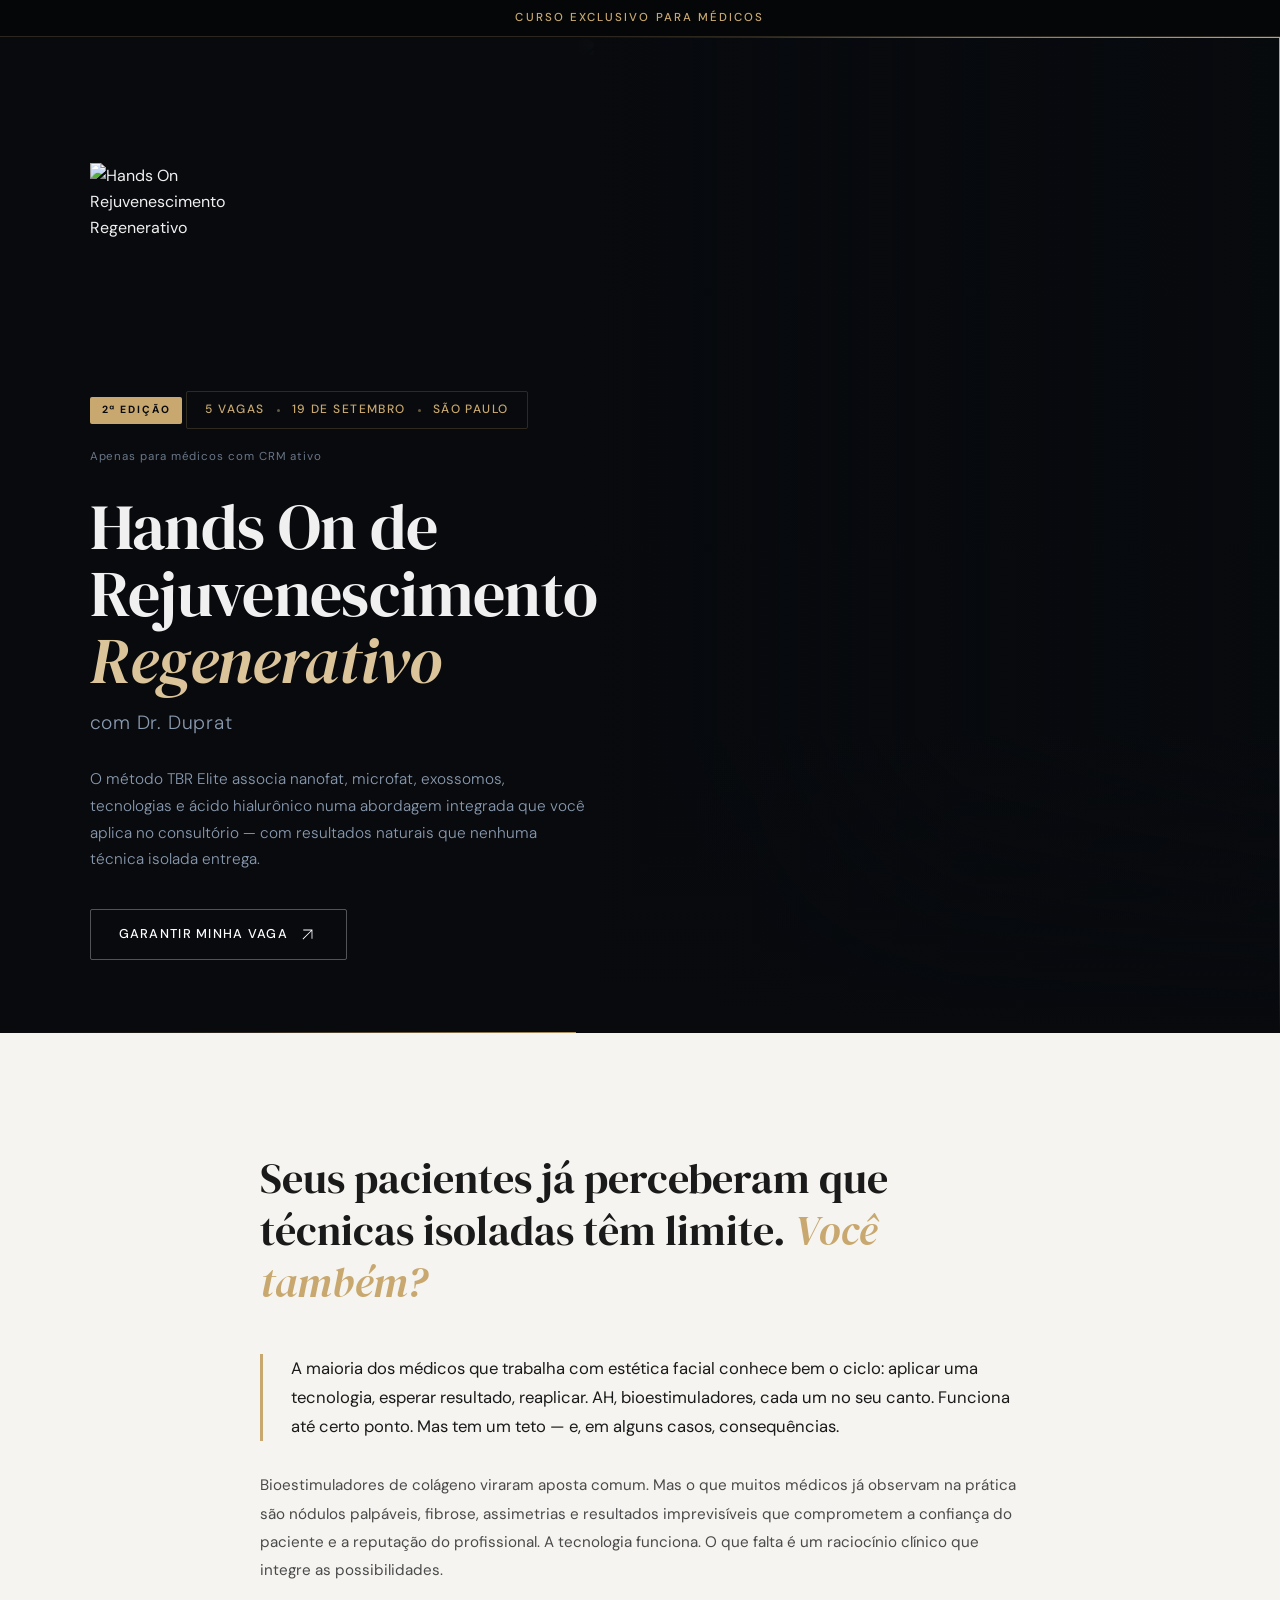
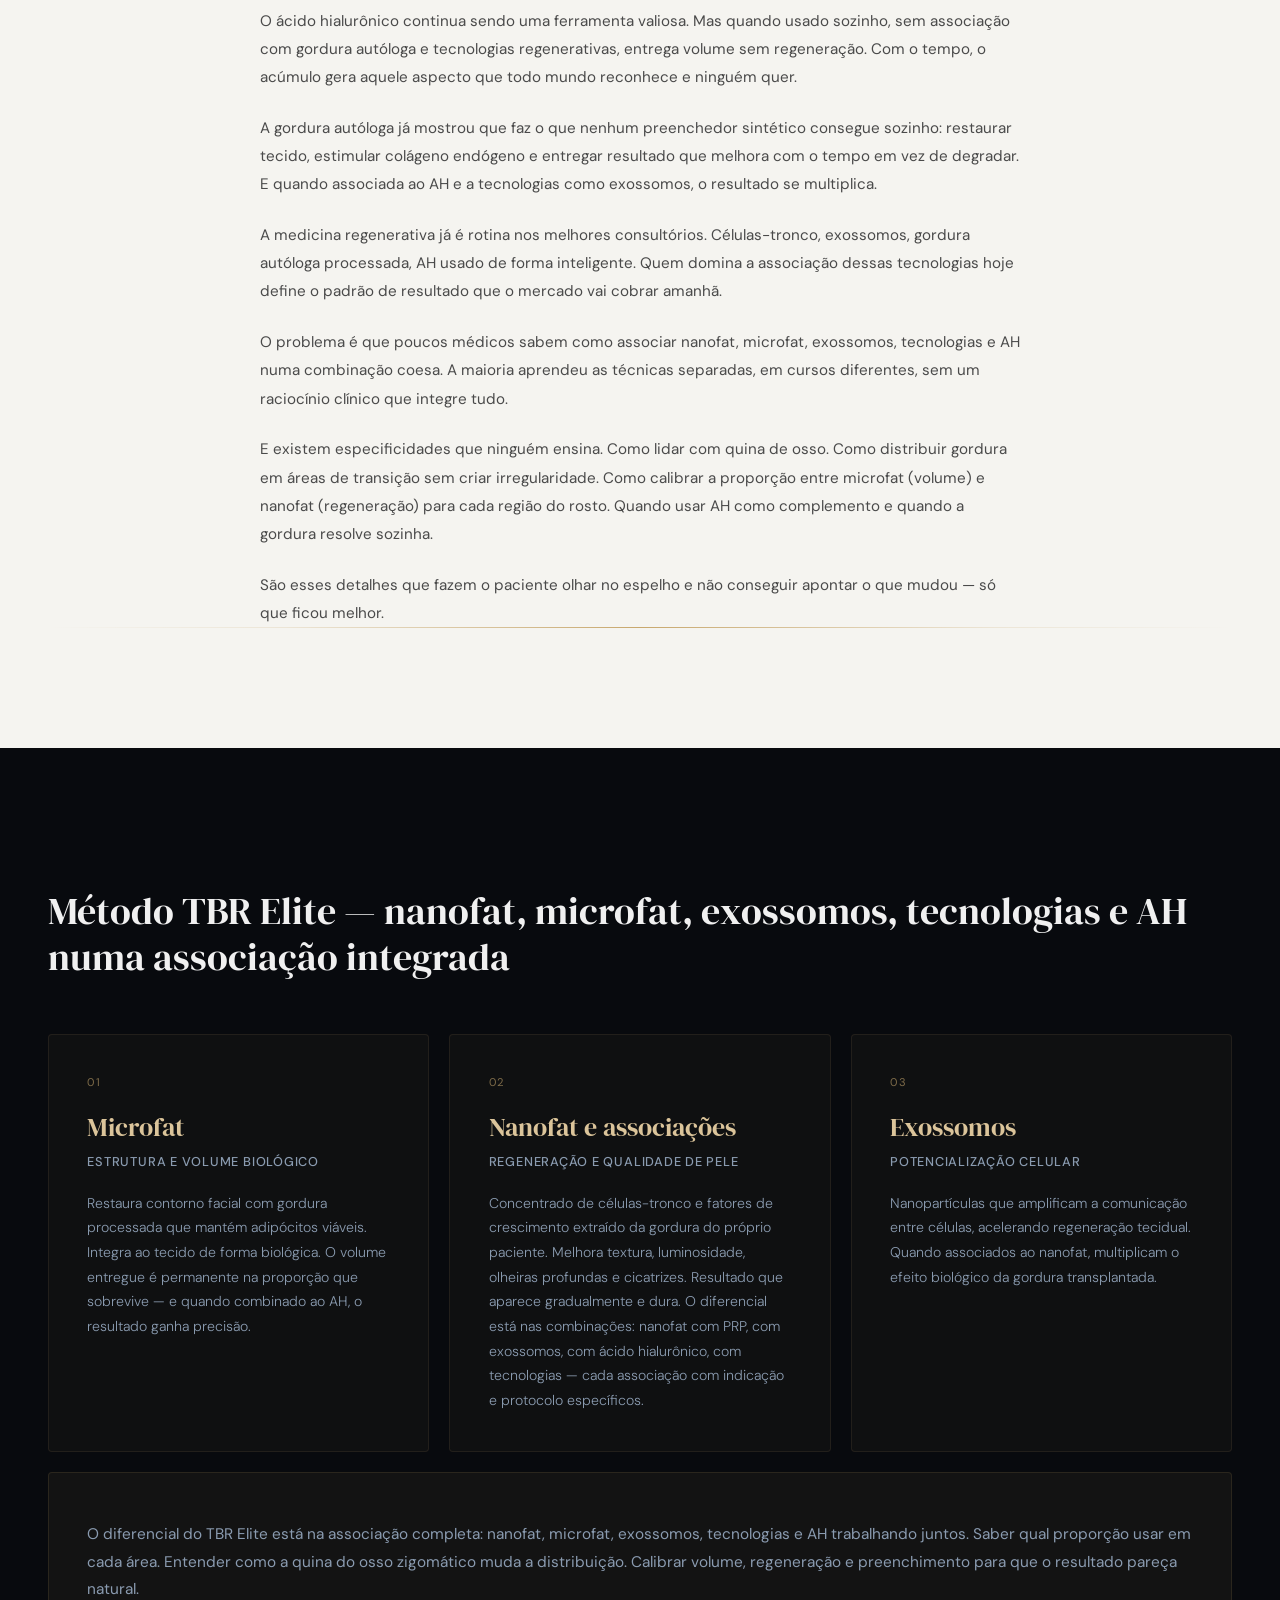
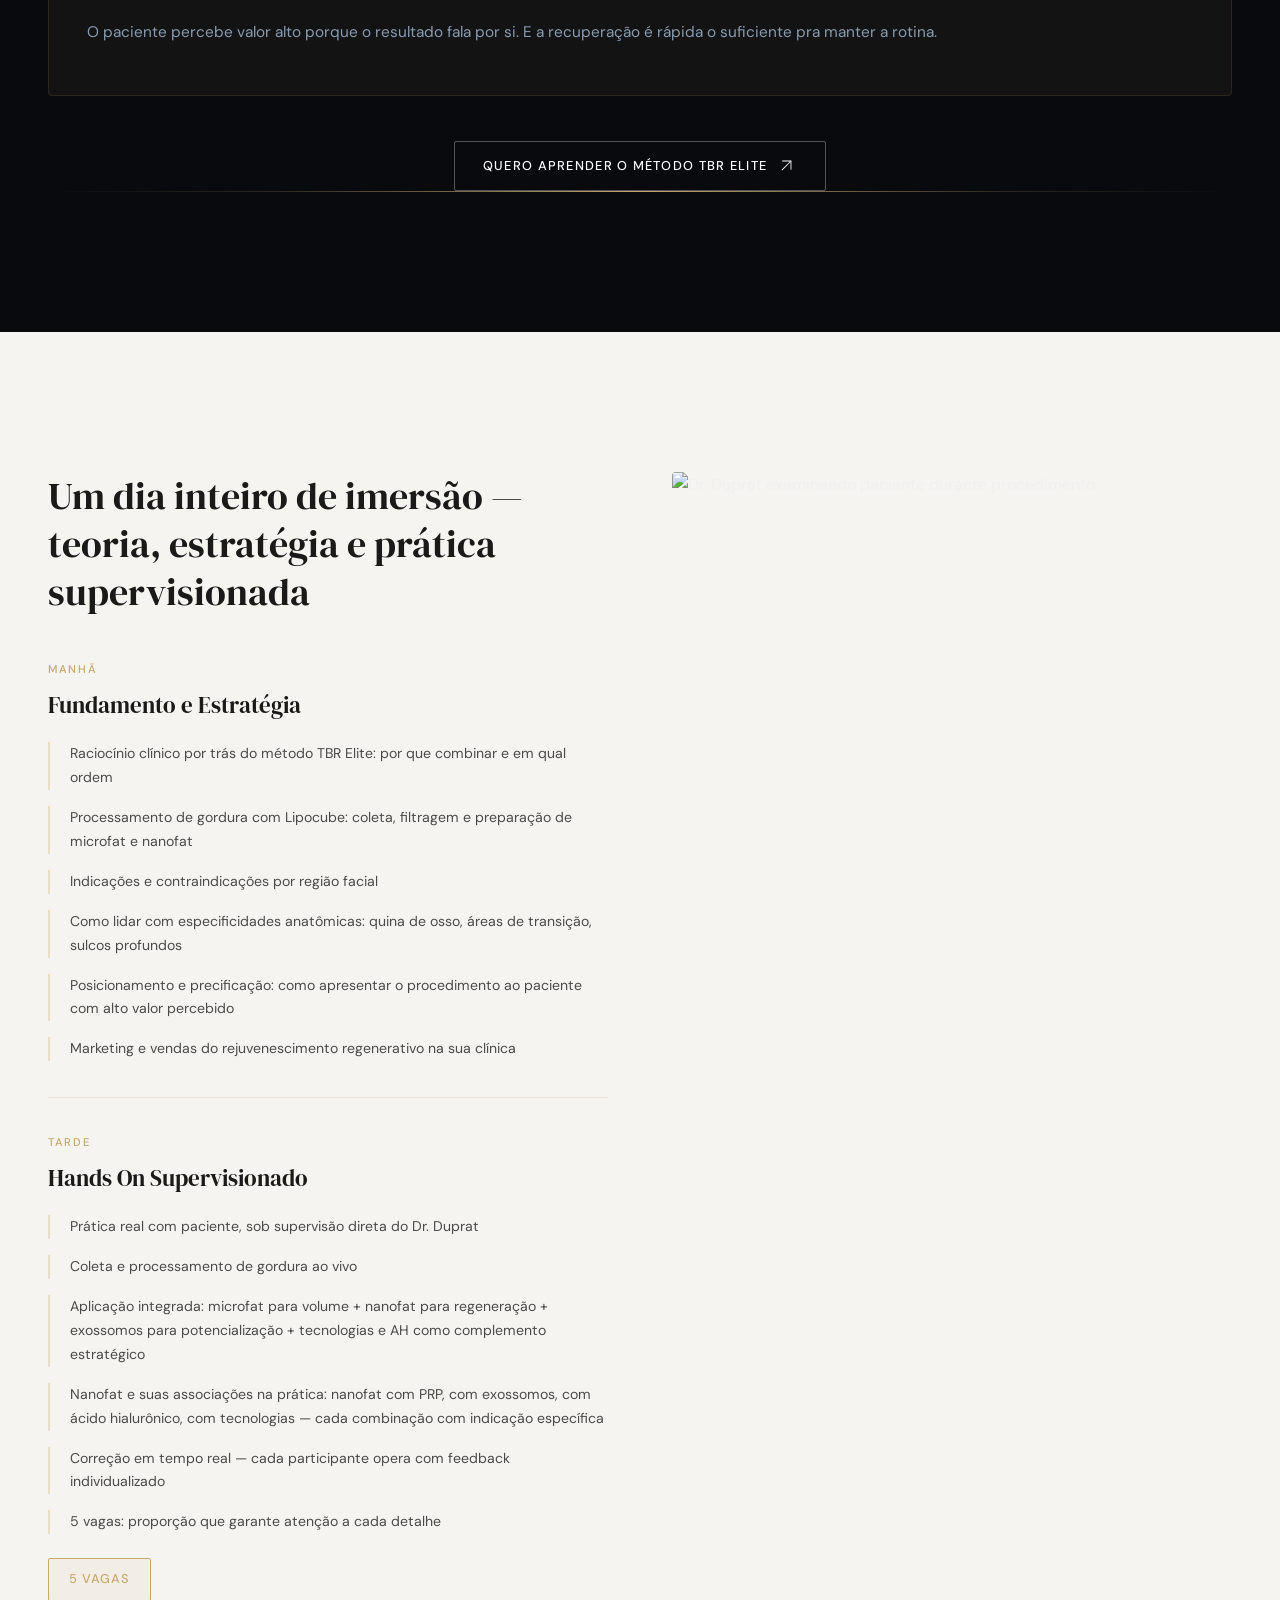
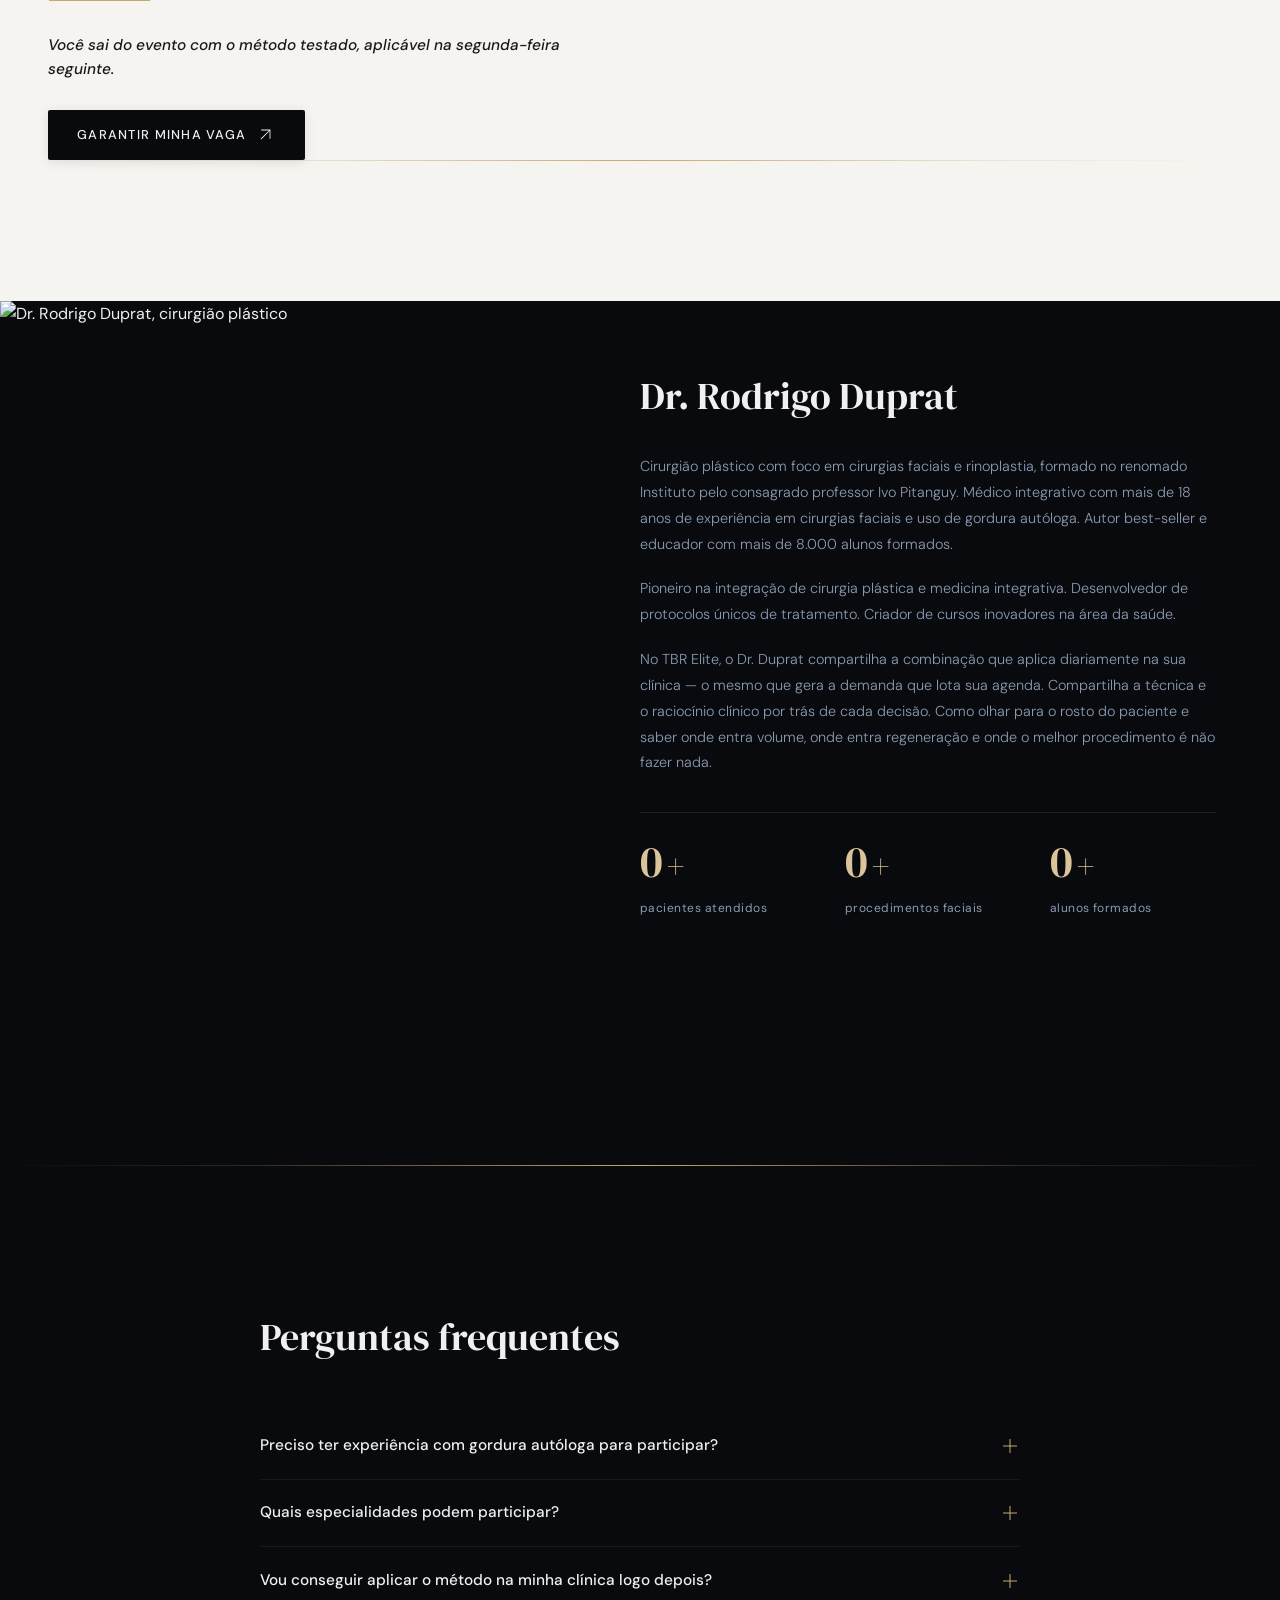
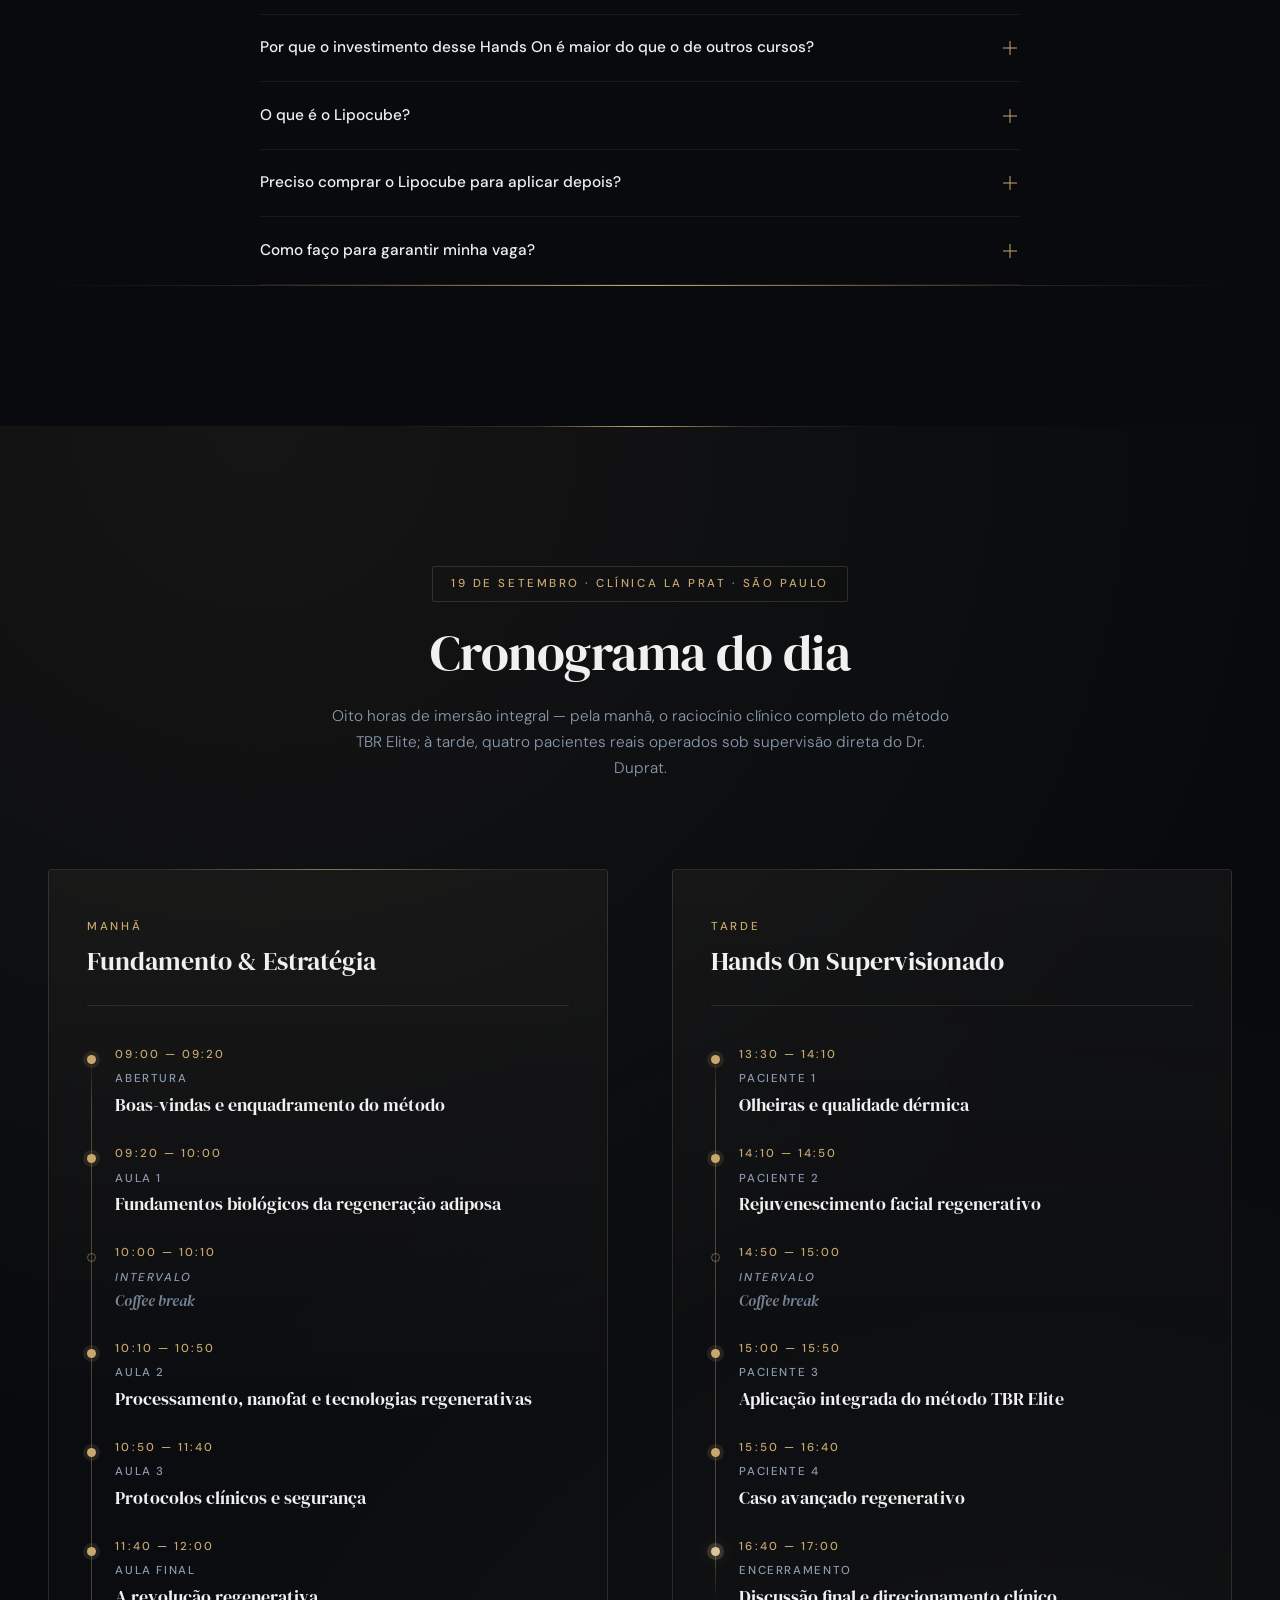
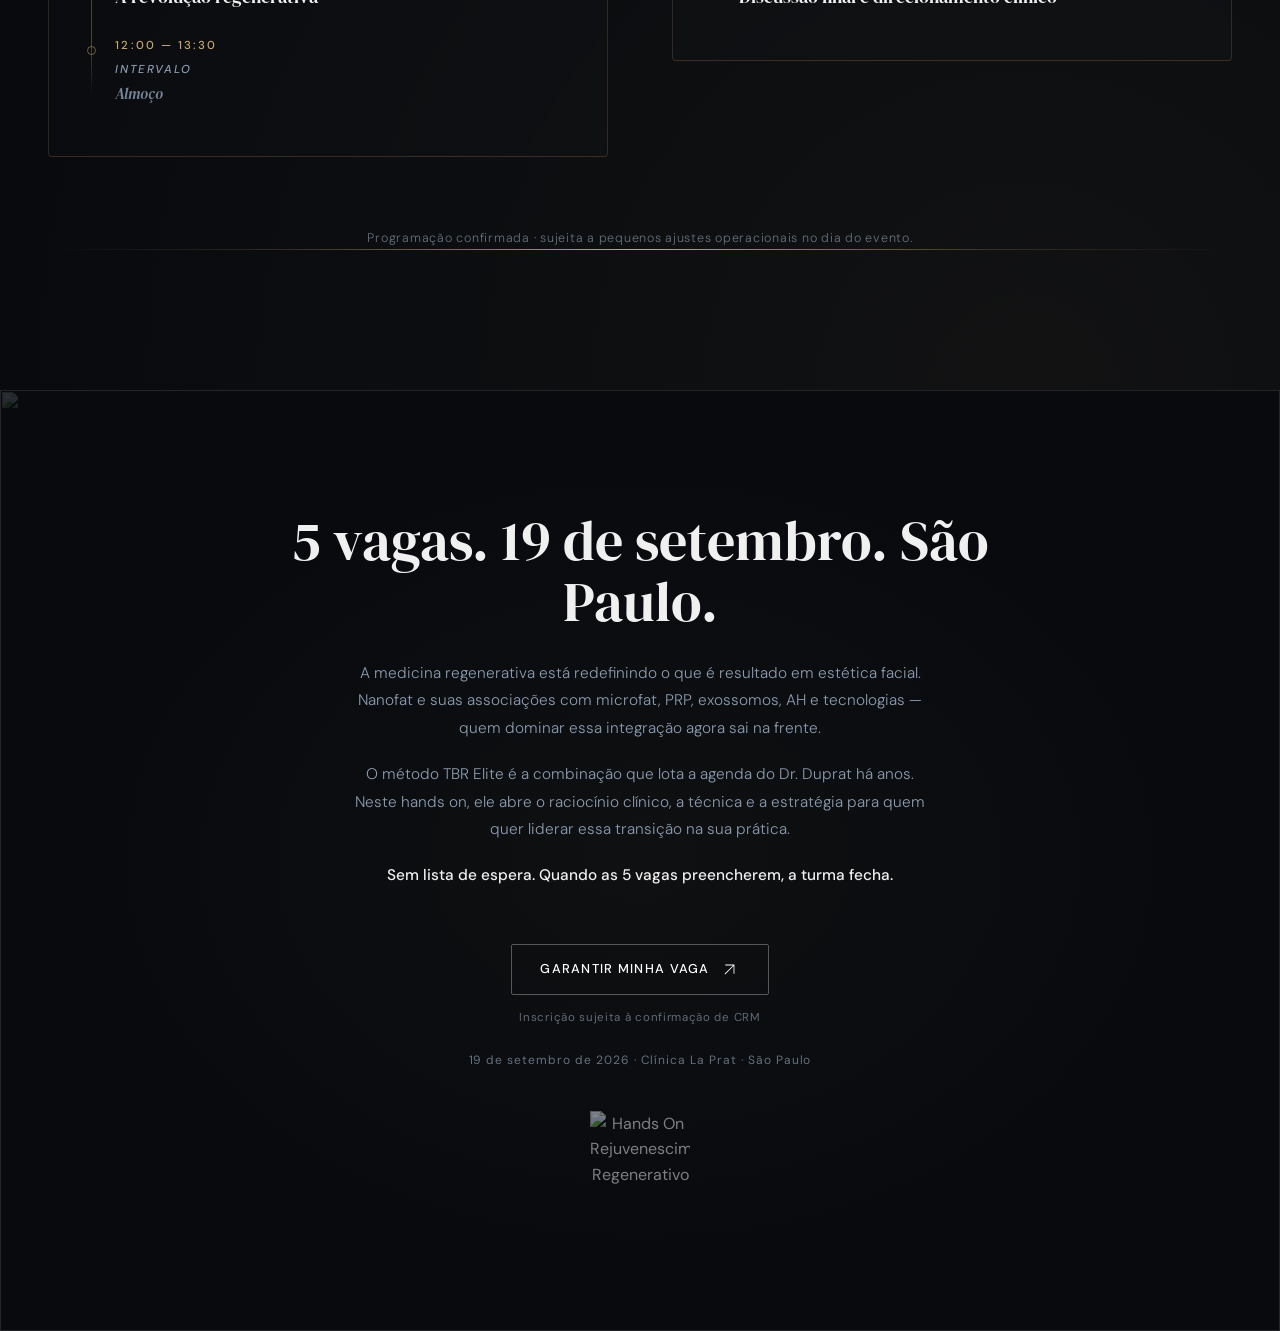
==== commit 5a788e73: "2ª edição do Hands On — data 19/09/2026 + GTM na política - Troca "23 de maio" → "19 de setembro" no" ====
--- a/index.html
+++ b/index.html
@@ -4,7 +4,7 @@
   <meta charset="UTF-8">
   <meta name="viewport" content="width=device-width, initial-scale=1.0">
   <title>Hands On Rejuvenescimento Regenerativo — Dr. Duprat</title>
-  <meta name="description" content="Hands-on presencial com Dr. Duprat. Método TBR Elite: nanofat e suas associações com microfat, PRP, exossomos, AH e tecnologias. 5 vagas. 23 de maio. São Paulo.">
+  <meta name="description" content="Hands-on presencial com Dr. Duprat. Método TBR Elite: nanofat e suas associações com microfat, PRP, exossomos, AH e tecnologias. 5 vagas. 19 de setembro. São Paulo. 2ª edição.">
   <link rel="preconnect" href="https://fonts.googleapis.com">
   <link rel="preconnect" href="https://fonts.gstatic.com" crossorigin>
   <link rel="dns-prefetch" href="//www.googletagmanager.com">
@@ -12,7 +12,7 @@
   <link rel="preload" as="image" fetchpriority="high" href="/.netlify/images?url=/images/fotos/Rodrigo%20Duprat%20ESSENSES%202025%2015_.jpg&w=500&q=75" imagesrcset="/.netlify/images?url=/images/fotos/Rodrigo%20Duprat%20ESSENSES%202025%2015_.jpg&w=500&q=75 500w, /.netlify/images?url=/images/fotos/Rodrigo%20Duprat%20ESSENSES%202025%2015_.jpg&w=1000&q=75 1000w" imagesizes="(max-width: 768px) 100vw, 55vw">
   <link href="https://fonts.googleapis.com/css2?family=DM+Sans:ital,opsz,wght@0,9..40,300;0,9..40,400;0,9..40,500;1,9..40,300;1,9..40,400&family=DM+Serif+Display:ital@0;1&display=swap" rel="stylesheet">
   <link href="/vendor/aos/aos.css?v=1" rel="stylesheet">
-  <link rel="stylesheet" href="style.css?v=11">
+  <link rel="stylesheet" href="style.css?v=12">
   <!-- Google Tag Manager (deferred via interaction/scroll trigger) -->
   <script>
     (function(){
@@ -55,10 +55,12 @@
             <img src="/.netlify/images?url=/images/logo_handson/1.png&w=280&q=85" alt="Hands On Rejuvenescimento Regenerativo" width="180" height="180" loading="eager" fetchpriority="high">
           </div>
 
+          <span class="hero__edicao">2ª edição</span>
+
           <div class="hero__badge">
             <span>5 vagas</span>
             <span class="hero__badge-sep"></span>
-            <span>23 de maio</span>
+            <span>19 de setembro</span>
             <span class="hero__badge-sep"></span>
             <span>São Paulo</span>
           </div>
@@ -361,7 +363,7 @@
     <section class="cronograma" id="cronograma">
       <div class="cronograma__container">
         <div class="cronograma__header" data-aos="fade-up">
-          <span class="cronograma__eyebrow">23 de maio · Clínica La Prat · São Paulo</span>
+          <span class="cronograma__eyebrow">19 de setembro · Clínica La Prat · São Paulo</span>
           <h2 class="cronograma__headline">Cronograma do dia</h2>
           <p class="cronograma__sub">Oito horas de imersão integral — pela manhã, o raciocínio clínico completo do método TBR Elite; à tarde, quatro pacientes reais operados sob supervisão direta do Dr. Duprat.</p>
         </div>
@@ -494,7 +496,7 @@
       <div class="cta-final__overlay"></div>
 
       <div class="cta-final__content">
-        <h2 class="cta-final__headline" data-aos="fade-up">5 vagas. 23 de maio. São Paulo.</h2>
+        <h2 class="cta-final__headline" data-aos="fade-up">5 vagas. 19 de setembro. São Paulo.</h2>
 
         <div class="cta-final__texto" data-aos="fade-up" data-aos-delay="100">
           <p>A medicina regenerativa está redefinindo o que é resultado em estética facial. Nanofat e suas associações com microfat, PRP, exossomos, AH e tecnologias — quem dominar essa integração agora sai na frente.</p>
@@ -514,7 +516,7 @@
           <p class="cta-final__crm" data-aos="fade-up" data-aos-delay="250">Inscrição sujeita à confirmação de CRM</p>
         </div>
 
-        <p class="cta-final__dados" data-aos="fade-up" data-aos-delay="300">23 de maio de 2026 · Clínica La Prat · São Paulo</p>
+        <p class="cta-final__dados" data-aos="fade-up" data-aos-delay="300">19 de setembro de 2026 · Clínica La Prat · São Paulo</p>
 
         <div class="cta-final__logo" data-aos="fade-up" data-aos-delay="300">
           <img src="/.netlify/images?url=/images/logo_handson/1.png&w=160&q=80" alt="Hands On Rejuvenescimento Regenerativo" width="100" height="100" loading="lazy">
--- a/style.css
+++ b/style.css
@@ -243,6 +243,20 @@
 
 .hero__logo img {
   width: clamp(130px, 15vw, 200px);
+}
+
+.hero__edicao {
+  display: inline-block;
+  background: var(--accent-gold);
+  color: var(--bg-dark);
+  font-size: 0.65rem;
+  font-weight: 700;
+  letter-spacing: 0.18em;
+  text-transform: uppercase;
+  padding: 5px 12px;
+  border-radius: 2px;
+  margin-bottom: 14px;
+  width: fit-content;
 }
 
 .hero__badge {
